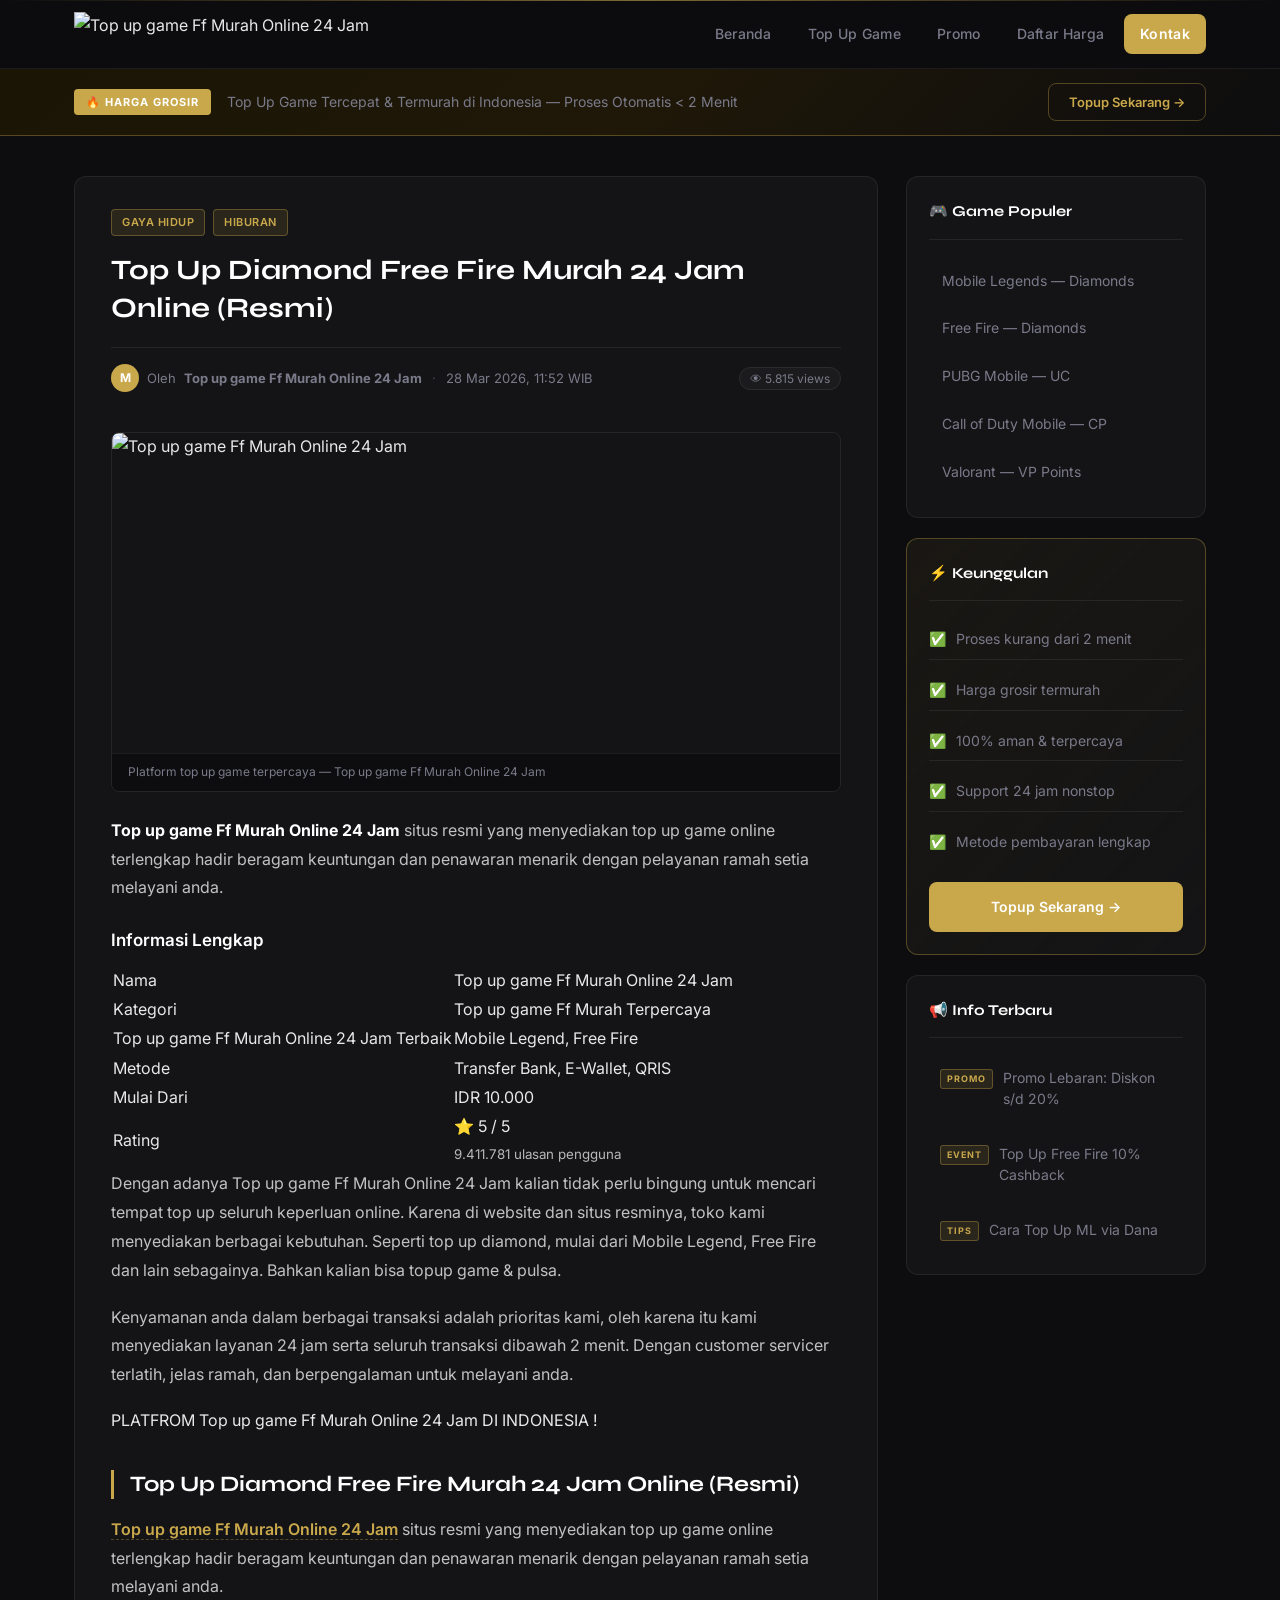
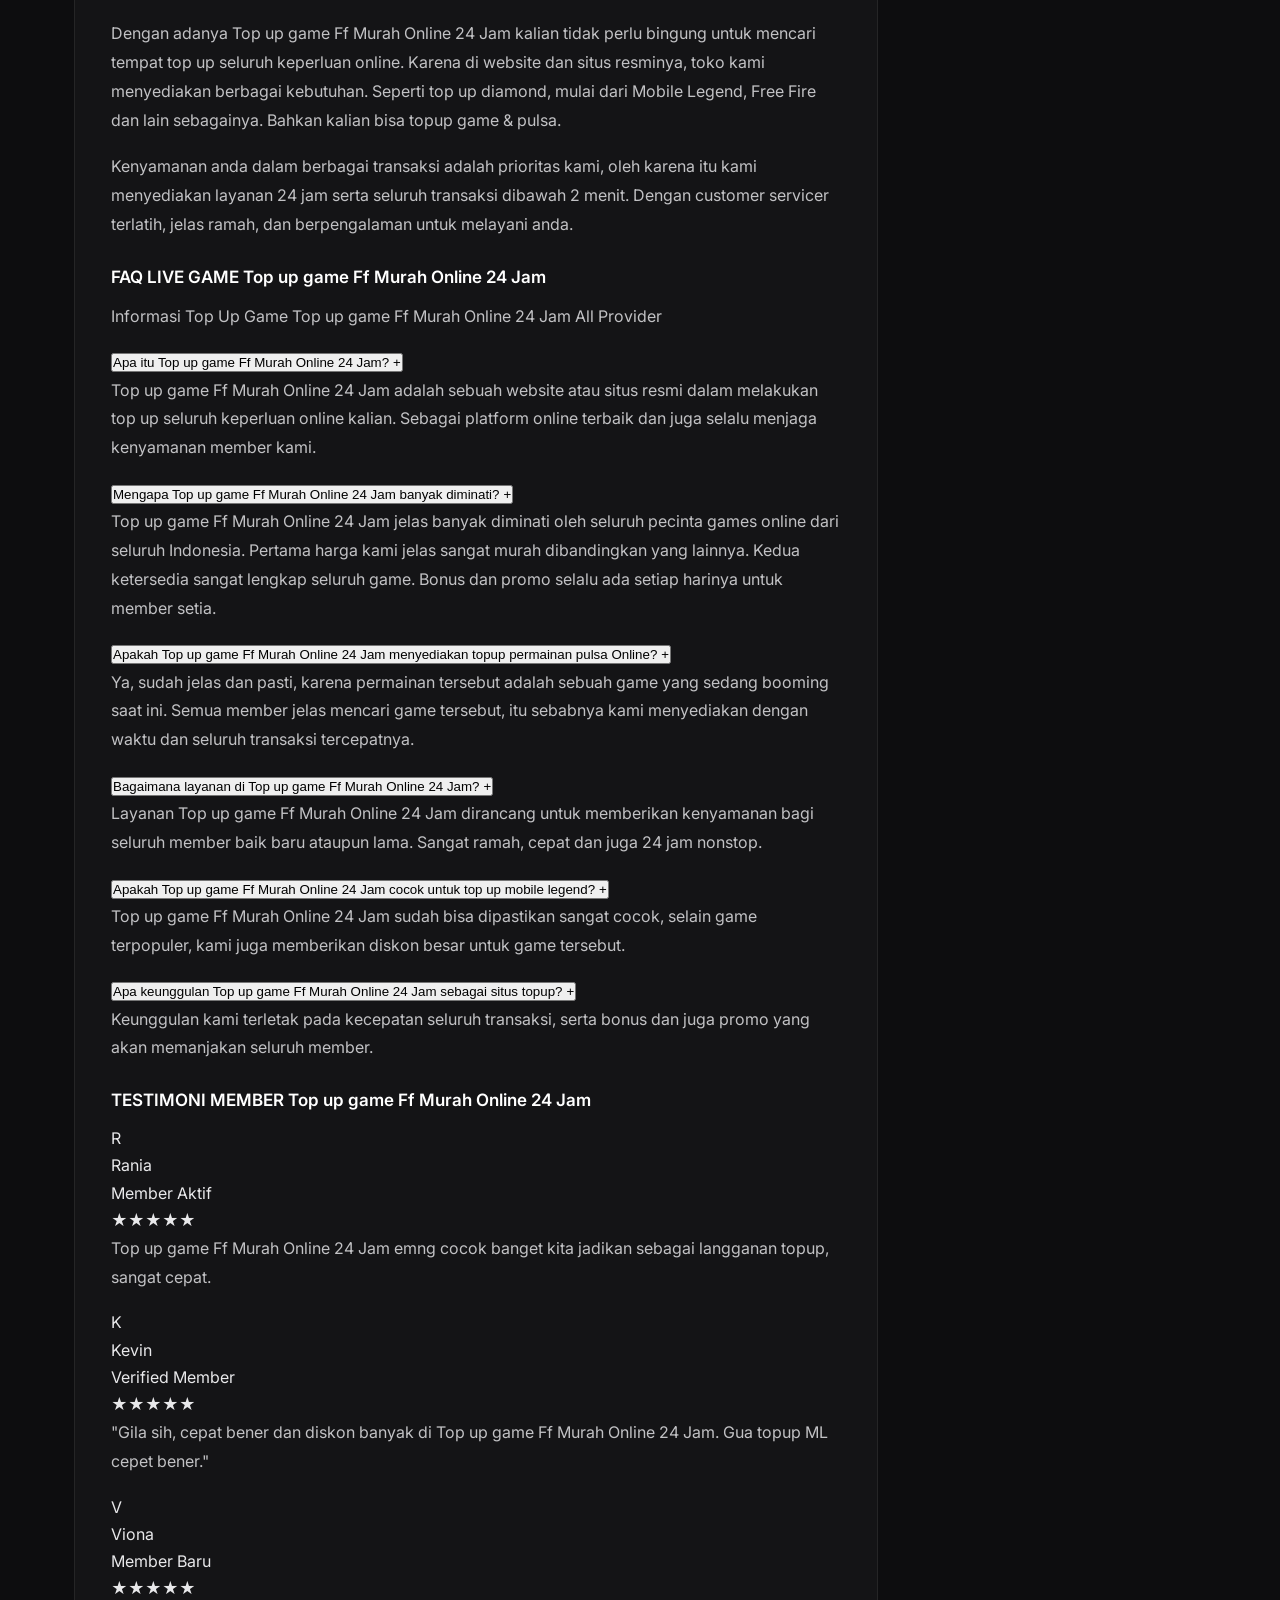
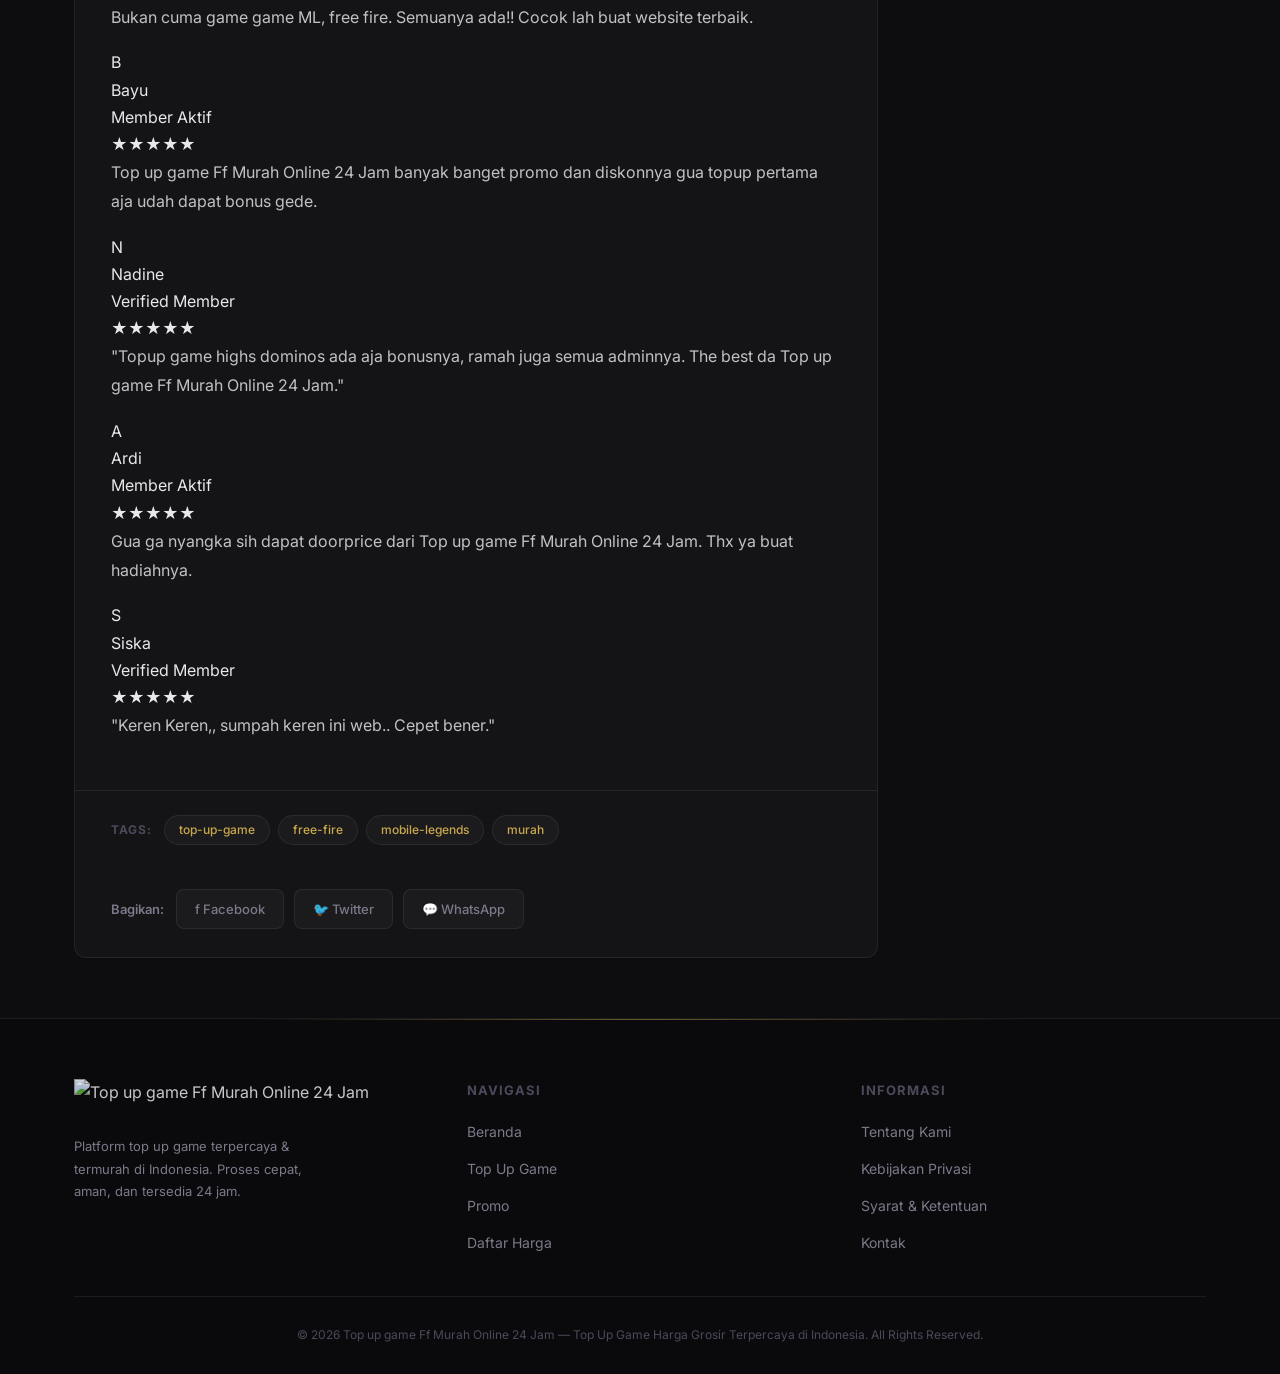
==== index.html @ 8bcd5fbd "Update index.html" ====
<!DOCTYPE html>
<html lang="id">
<head>
    <meta charset="UTF-8">
    <meta name="viewport" content="width=device-width, initial-scale=1.0, maximum-scale=1.0, user-scalable=yes">
    <title>Top Up Diamond Free Fire Murah 24 Jam Online (Resmi)</title>

    <!-- ===== SEMUA META DARI KONTEN ASLI ===== -->
    <meta name="title" content="Top Up Diamond Free Fire Murah 24 Jam Online (Resmi)">
    <meta name="description" content="Top up game Ff Murah Online 24 Jam situs resmi yang menyediakan top up game online terlengkap hadir beragam keuntungan dan penawaran menarik dengan pelayanan ramah setia melayani anda.">
    <meta name="keywords" content="Top up game Ff Murah Online 24 Jam, Top up game Ff Murah Terpercaya">
    <meta name="distribution" content="Global">
    <meta name="rating" content="general">
    <meta name="geo.region" content="ID">
    <meta name="geo.placename" content="Indonesia">
    <meta name="author" content="Top up game Ff Murah Online 24 Jam">
    <meta name="publisher" content="Top up game Ff Murah Online 24 Jam">
    <meta name="copyright" content="Top up game Ff Murah Online 24 Jam">
    <meta name="google-site-verification" content="f0l-k9-jarkqLdS7S0B4-sac16MFW9heAMF14dgy5Wo">
    <meta name="robots" content="index,follow">
    <meta name="format-detection" content="telephone=no">
    <link rel="canonical" href="https://www.mtoak.org/">

    <!-- ===== OPEN GRAPH ===== -->
    <meta property="og:type" content="product">
    <meta property="og:title" content="Top Up Diamond Free Fire Murah 24 Jam Online (Resmi)">
    <meta property="og:image" content="https://res.cloudinary.com/dpxurstiv/image/upload/v1782702641/6b517168-4b13-4113-874e-5d1a952fea6c_d6haiw.png">
    <meta property="og:description" content="Top up game Ff Murah Online 24 Jam situs resmi yang menyediakan top up game online terlengkap hadir beragam keuntungan dan penawaran menarik dengan pelayanan ramah setia melayani anda.">
    <meta property="og:url" content="https://www.mtoak.org/">
    <meta property="product:price:amount" content="5.000">
    <meta property="product:price:currency" content="IDR">

    <!-- ===== FAVICON ===== -->
    <link rel="icon" type="image/x-icon" href="https://res.cloudinary.com/dpxurstiv/image/upload/v1782702641/6b517168-4b13-4113-874e-5d1a952fea6c_d6haiw.png">
    <link rel="shortcut icon" type="image/x-icon" href="https://res.cloudinary.com/dpxurstiv/image/upload/v1782702641/6b517168-4b13-4113-874e-5d1a952fea6c_d6haiw.png">

    <!-- ===== FONT ===== -->
    <link href="https://fonts.googleapis.com/css2?family=Inter:wght@300;400;500;600;700;800&family=Syne:wght@700;800&display=swap" rel="stylesheet">

    <!-- ===== CSS mtoak.css ===== -->
    <link rel="stylesheet" href="mtoak.css">

    <!-- ===== SCRIPT NEWRELIC DARI ASLI (DIPOTONG UNTUK KEPRAKTISAN) ===== -->
    <script type="text/javascript">
        (window.NREUM || (NREUM = {})).init = { ajax: { deny_list: ["bam.nr-data.net"] } };
        (window.NREUM || (NREUM = {})).loader_config = { licenseKey: "NRJS-3796f39e9070f5da519", applicationID: "662568768" };
    </script>

</head>
<body>

    <!-- ===== HEADER ===== -->
    <header class="header">
        <div class="header-glow"></div>
        <div class="container">
            <div class="header-inner">
                <a href="https://www.mtoak.org/" class="logo-wrap">
                    <img src="https://res.cloudinary.com/dpxurstiv/image/upload/v1782702641/6b517168-4b13-4113-874e-5d1a952fea6c_d6haiw.png" alt="Top up game Ff Murah Online 24 Jam" class="logo-img">
                </a>
                <nav class="nav-menu">
                    <ul>
                        <li><a href="https://www.mtoak.org/">Beranda</a></li>
                        <li><a href="https://www.mtoak.org/giving">Top Up Game</a></li>
                        <li><a href="https://www.mtoak.org/giving">Promo</a></li>
                        <li><a href="https://www.mtoak.org/giving">Daftar Harga</a></li>
                        <li><a href="https://www.mtoak.org/giving" class="nav-cta">Kontak</a></li>
                    </ul>
                </nav>
                <button class="hamburger" id="hamburger" aria-label="Menu">
                    <span></span><span></span><span></span>
                </button>
            </div>
        </div>
    </header>

    <!-- ===== HERO STRIP ===== -->
    <div class="hero-strip">
        <div class="container">
            <div class="strip-inner">
                <span class="strip-badge">🔥 HARGA GROSIR</span>
                <p>Top Up Game Tercepat &amp; Termurah di Indonesia — Proses Otomatis &lt; 2 Menit</p>
                <a href="https://www.mtoak.org/giving" class="strip-btn">Topup Sekarang →</a>
            </div>
        </div>
    </div>

    <!-- ===== MAIN ===== -->
    <main class="main-wrap">
        <div class="container">
            <div class="main-grid">

                <!-- ARTIKEL -->
                <article class="article-card">

                    <!-- Article Header -->
                    <div class="article-header">
                        <div class="article-cats">
                            <span class="cat-badge">Gaya Hidup</span>
                            <span class="cat-badge">Hiburan</span>
                        </div>
                        <h1 class="article-title">Top Up Diamond Free Fire Murah 24 Jam Online (Resmi)</h1>
                        <div class="article-meta">
                            <div class="meta-left">
                                <span class="meta-author">
                                    <span class="author-avatar">M</span>
                                    Oleh <strong>Top up game Ff Murah Online 24 Jam</strong>
                                </span>
                                <span class="meta-sep">·</span>
                                <span>28 Mar 2026, 11:52 WIB</span>
                            </div>
                            <div class="meta-right">
                                <span class="meta-views">👁 5.815 views</span>
                            </div>
                        </div>
                    </div>

                    <!-- Featured Image -->
                    <div class="featured-img-wrap">
                        <img src="https://res.cloudinary.com/dpxurstiv/image/upload/v1782702641/6b517168-4b13-4113-874e-5d1a952fea6c_d6haiw.png" alt="Top up game Ff Murah Online 24 Jam" class="featured-img">
                        <div class="img-caption">Platform top up game terpercaya — Top up game Ff Murah Online 24 Jam</div>
                    </div>

                    <!-- ===== KONTEN DARI MTOAK.ORG ===== -->
                    <div class="article-body">

                        <p><strong>Top up game Ff Murah Online 24 Jam</strong> situs resmi yang menyediakan top up game online terlengkap hadir beragam keuntungan dan penawaran menarik dengan pelayanan ramah setia melayani anda.</p>

                        <div class="rb-premium-box">
                            <div class="rb-premium-head">
                                <h3>Informasi Lengkap</h3>
                                <div class="rb-premium-line"></div>
                            </div>

                            <table class="rb-premium-table">
                                <tr>
                                    <td class="label">Nama</td>
                                    <td class="value"><span class="rb-badge-gold">Top up game Ff Murah Online 24 Jam</span></td>
                                </tr>
                                <tr>
                                    <td class="label">Kategori</td>
                                    <td class="value">Top up game Ff Murah Terpercaya</td>
                                </tr>
                                <tr>
                                    <td class="label">Top up game Ff Murah Online 24 Jam Terbaik</td>
                                    <td class="value">Mobile Legend, Free Fire</td>
                                </tr>
                                <tr>
                                    <td class="label">Metode</td>
                                    <td class="value">Transfer Bank, E-Wallet, QRIS</td>
                                </tr>
                                <tr>
                                    <td class="label">Mulai Dari</td>
                                    <td class="value"><span class="rb-badge-gold">IDR 10.000</span></td>
                                </tr>
                                <tr>
                                    <td class="label">Rating</td>
                                    <td class="value">
                                        <span class="rb-rating">⭐ 5 / 5</span><br>
                                        <small style="color:#b8b8b8;">9.411.781 ulasan pengguna</small>
                                    </td>
                                </tr>
                            </table>
                        </div>

                        <p>Dengan adanya Top up game Ff Murah Online 24 Jam kalian tidak perlu bingung untuk mencari tempat top up seluruh keperluan online. Karena di website dan situs resminya, toko kami menyediakan berbagai kebutuhan. Seperti top up diamond, mulai dari Mobile Legend, Free Fire dan lain sebagainya. Bahkan kalian bisa topup game &amp; pulsa.</p>

                        <p>Kenyamanan anda dalam berbagai transaksi adalah prioritas kami, oleh karena itu kami menyediakan layanan 24 jam serta seluruh transaksi dibawah 2 menit. Dengan customer servicer terlatih, jelas ramah, dan berpengalaman untuk melayani anda.</p>

                        <!-- ===== PS-SEO SECTION ===== -->
                        <section class="ps-seo-section" id="faq-review-Top-up-game-Ff-Murah-Online-24-Jam">
                            <div class="bt-container">
                                <div class="bt-heading">
                                    <span class="bt-badge">PLATFROM Top up game Ff Murah Online 24 Jam DI INDONESIA !</span>
                                    <h2>Top Up Diamond Free Fire Murah 24 Jam Online (Resmi)</h2>

                                    <p><a href="https://www.mtoak.org/">Top up game Ff Murah Online 24 Jam</a> situs resmi yang menyediakan top up game online terlengkap hadir beragam keuntungan dan penawaran menarik dengan pelayanan ramah setia melayani anda.</p>

                                    <p>Dengan adanya Top up game Ff Murah Online 24 Jam kalian tidak perlu bingung untuk mencari tempat top up seluruh keperluan online. Karena di website dan situs resminya, toko kami menyediakan berbagai kebutuhan. Seperti top up diamond, mulai dari Mobile Legend, Free Fire dan lain sebagainya. Bahkan kalian bisa topup game &amp; pulsa.</p>

                                    <p>Kenyamanan anda dalam berbagai transaksi adalah prioritas kami, oleh karena itu kami menyediakan layanan 24 jam serta seluruh transaksi dibawah 2 menit. Dengan customer servicer terlatih, jelas ramah, dan berpengalaman untuk melayani anda.</p>

                                    <div class="bt-grid">

                                        <!-- FAQ -->
                                        <div class="bt-box bt-faq-box">
                                            <div class="bt-box-head">
                                                <h3>FAQ LIVE GAME Top up game Ff Murah Online 24 Jam</h3>
                                                <p>Informasi Top Up Game Top up game Ff Murah Online 24 Jam All Provider</p>
                                            </div>

                                            <div class="bt-faq-list">
                                                <div class="bt-faq-item active">
                                                    <button class="bt-faq-question" type="button">
                                                        <span>Apa itu Top up game Ff Murah Online 24 Jam?</span>
                                                        <i>+</i>
                                                    </button>
                                                    <div class="bt-faq-answer">
                                                        <p>Top up game Ff Murah Online 24 Jam adalah sebuah website atau situs resmi dalam melakukan top up seluruh keperluan online kalian. Sebagai platform online terbaik dan juga selalu menjaga kenyamanan member kami.</p>
                                                    </div>
                                                </div>
                                                <div class="bt-faq-item">
                                                    <button class="bt-faq-question" type="button">
                                                        <span>Mengapa Top up game Ff Murah Online 24 Jam banyak diminati?</span>
                                                        <i>+</i>
                                                    </button>
                                                    <div class="bt-faq-answer">
                                                        <p>Top up game Ff Murah Online 24 Jam jelas banyak diminati oleh seluruh pecinta games online dari seluruh Indonesia. Pertama harga kami jelas sangat murah dibandingkan yang lainnya. Kedua ketersedia sangat lengkap seluruh game. Bonus dan promo selalu ada setiap harinya untuk member setia.</p>
                                                    </div>
                                                </div>
                                                <div class="bt-faq-item">
                                                    <button class="bt-faq-question" type="button">
                                                        <span>Apakah Top up game Ff Murah Online 24 Jam menyediakan topup permainan pulsa Online?</span>
                                                        <i>+</i>
                                                    </button>
                                                    <div class="bt-faq-answer">
                                                        <p>Ya, sudah jelas dan pasti, karena permainan tersebut adalah sebuah game yang sedang booming saat ini. Semua member jelas mencari game tersebut, itu sebabnya kami menyediakan dengan waktu dan seluruh transaksi tercepatnya.</p>
                                                    </div>
                                                </div>
                                                <div class="bt-faq-item">
                                                    <button class="bt-faq-question" type="button">
                                                        <span>Bagaimana layanan di Top up game Ff Murah Online 24 Jam?</span>
                                                        <i>+</i>
                                                    </button>
                                                    <div class="bt-faq-answer">
                                                        <p>Layanan Top up game Ff Murah Online 24 Jam dirancang untuk memberikan kenyamanan bagi seluruh member baik baru ataupun lama. Sangat ramah, cepat dan juga 24 jam nonstop.</p>
                                                    </div>
                                                </div>
                                                <div class="bt-faq-item">
                                                    <button class="bt-faq-question" type="button">
                                                        <span>Apakah Top up game Ff Murah Online 24 Jam cocok untuk top up mobile legend?</span>
                                                        <i>+</i>
                                                    </button>
                                                    <div class="bt-faq-answer">
                                                        <p>Top up game Ff Murah Online 24 Jam sudah bisa dipastikan sangat cocok, selain game terpopuler, kami juga memberikan diskon besar untuk game tersebut.</p>
                                                    </div>
                                                </div>
                                                <div class="bt-faq-item">
                                                    <button class="bt-faq-question" type="button">
                                                        <span>Apa keunggulan Top up game Ff Murah Online 24 Jam sebagai situs topup?</span>
                                                        <i>+</i>
                                                    </button>
                                                    <div class="bt-faq-answer">
                                                        <p>Keunggulan kami terletak pada kecepatan seluruh transaksi, serta bonus dan juga promo yang akan memanjakan seluruh member.</p>
                                                    </div>
                                                </div>
                                            </div>
                                        </div>

                                        <!-- TESTIMONI -->
                                        <div class="cobacoba-wrapper">
                                            <h3>TESTIMONI MEMBER Top up game Ff Murah Online 24 Jam</h3>
                                            <div class="cobacoba-box">
                                                <div class="cobacoba-list">
                                                    <div class="cobacoba-item">
                                                        <div class="cobacoba-top">
                                                            <div class="cobacoba-user">
                                                                <div class="cobacoba-avatar">R</div>
                                                                <div>
                                                                    <div class="cobacoba-name">Rania</div>
                                                                    <div class="cobacoba-status">Member Aktif</div>
                                                                </div>
                                                            </div>
                                                            <div class="cobacoba-stars">★★★★★</div>
                                                        </div>
                                                        <p class="cobacoba-text">Top up game Ff Murah Online 24 Jam emng cocok banget kita jadikan sebagai langganan topup, sangat cepat.</p>
                                                    </div>
                                                    <div class="cobacoba-item">
                                                        <div class="cobacoba-top">
                                                            <div class="cobacoba-user">
                                                                <div class="cobacoba-avatar">K</div>
                                                                <div>
                                                                    <div class="cobacoba-name">Kevin</div>
                                                                    <div class="cobacoba-status">Verified Member</div>
                                                                </div>
                                                            </div>
                                                            <div class="cobacoba-stars">★★★★★</div>
                                                        </div>
                                                        <p class="cobacoba-text">"Gila sih, cepat bener dan diskon banyak di Top up game Ff Murah Online 24 Jam. Gua topup ML cepet bener."</p>
                                                    </div>
                                                    <div class="cobacoba-item">
                                                        <div class="cobacoba-top">
                                                            <div class="cobacoba-user">
                                                                <div class="cobacoba-avatar">V</div>
                                                                <div>
                                                                    <div class="cobacoba-name">Viona</div>
                                                                    <div class="cobacoba-status">Member Baru</div>
                                                                </div>
                                                            </div>
                                                            <div class="cobacoba-stars">★★★★★</div>
                                                        </div>
                                                        <p class="cobacoba-text">Bukan cuma game game ML, free fire. Semuanya ada!! Cocok lah buat website terbaik.</p>
                                                    </div>
                                                    <div class="cobacoba-item">
                                                        <div class="cobacoba-top">
                                                            <div class="cobacoba-user">
                                                                <div class="cobacoba-avatar">B</div>
                                                                <div>
                                                                    <div class="cobacoba-name">Bayu</div>
                                                                    <div class="cobacoba-status">Member Aktif</div>
                                                                </div>
                                                            </div>
                                                            <div class="cobacoba-stars">★★★★★</div>
                                                        </div>
                                                        <p class="cobacoba-text">Top up game Ff Murah Online 24 Jam banyak banget promo dan diskonnya gua topup pertama aja udah dapat bonus gede.</p>
                                                    </div>
                                                    <div class="cobacoba-item">
                                                        <div class="cobacoba-top">
                                                            <div class="cobacoba-user">
                                                                <div class="cobacoba-avatar">N</div>
                                                                <div>
                                                                    <div class="cobacoba-name">Nadine</div>
                                                                    <div class="cobacoba-status">Verified Member</div>
                                                                </div>
                                                            </div>
                                                            <div class="cobacoba-stars">★★★★★</div>
                                                        </div>
                                                        <p class="cobacoba-text">"Topup game highs dominos ada aja bonusnya, ramah juga semua adminnya. The best da Top up game Ff Murah Online 24 Jam."</p>
                                                    </div>
                                                    <div class="cobacoba-item">
                                                        <div class="cobacoba-top">
                                                            <div class="cobacoba-user">
                                                                <div class="cobacoba-avatar">A</div>
                                                                <div>
                                                                    <div class="cobacoba-name">Ardi</div>
                                                                    <div class="cobacoba-status">Member Aktif</div>
                                                                </div>
                                                            </div>
                                                            <div class="cobacoba-stars">★★★★★</div>
                                                        </div>
                                                        <p class="cobacoba-text">Gua ga nyangka sih dapat doorprice dari Top up game Ff Murah Online 24 Jam. Thx ya buat hadiahnya.</p>
                                                    </div>
                                                    <div class="cobacoba-item">
                                                        <div class="cobacoba-top">
                                                            <div class="cobacoba-user">
                                                                <div class="cobacoba-avatar">S</div>
                                                                <div>
                                                                    <div class="cobacoba-name">Siska</div>
                                                                    <div class="cobacoba-status">Verified Member</div>
                                                                </div>
                                                            </div>
                                                            <div class="cobacoba-stars">★★★★★</div>
                                                        </div>
                                                        <p class="cobacoba-text">"Keren Keren,, sumpah keren ini web.. Cepet bener."</p>
                                                    </div>
                                                </div>
                                            </div>
                                        </div>
                                    </div>
                                </div>
                            </div>
                        </section>

                    </div>

                    <!-- Tags -->
                    <div class="tag-section">
                        <span class="tag-label">TAGS:</span>
                        <div class="tag-list">
                            <a href="#" class="tag">top-up-game</a>
                            <a href="#" class="tag">free-fire</a>
                            <a href="#" class="tag">mobile-legends</a>
                            <a href="#" class="tag">murah</a>
                        </div>
                    </div>

                    <!-- Share -->
                    <div class="share-section">
                        <span class="share-label">Bagikan:</span>
                        <div class="share-btns">
                            <a href="#" class="share-btn fb">f Facebook</a>
                            <a href="#" class="share-btn tw">🐦 Twitter</a>
                            <a href="#" class="share-btn wa">💬 WhatsApp</a>
                        </div>
                    </div>

                </article>

                <!-- SIDEBAR -->
                <aside class="sidebar">

                    <div class="widget">
                        <h3 class="widget-title">🎮 Game Populer</h3>
                        <ul class="popular-list">
                            <li><a href="https://www.mtoak.org/giving">Mobile Legends — Diamonds</a></li>
                            <li><a href="https://www.mtoak.org/giving">Free Fire — Diamonds</a></li>
                            <li><a href="https://www.mtoak.org/giving">PUBG Mobile — UC</a></li>
                            <li><a href="https://www.mtoak.org/giving">Call of Duty Mobile — CP</a></li>
                            <li><a href="https://www.mtoak.org/giving">Valorant — VP Points</a></li>
                        </ul>
                    </div>

                    <div class="widget widget-highlight">
                        <h3 class="widget-title">⚡ Keunggulan</h3>
                        <ul class="feature-list">
                            <li><span class="fl-icon">✅</span> Proses kurang dari 2 menit</li>
                            <li><span class="fl-icon">✅</span> Harga grosir termurah</li>
                            <li><span class="fl-icon">✅</span> 100% aman &amp; terpercaya</li>
                            <li><span class="fl-icon">✅</span> Support 24 jam nonstop</li>
                            <li><span class="fl-icon">✅</span> Metode pembayaran lengkap</li>
                        </ul>
                        <a href="https://www.mtoak.org/giving" class="widget-cta">Topup Sekarang →</a>
                    </div>

                    <div class="widget">
                        <h3 class="widget-title">📢 Info Terbaru</h3>
                        <ul class="news-list">
                            <li>
                                <a href="https://www.mtoak.org/giving">
                                    <span class="news-badge">PROMO</span>
                                    Promo Lebaran: Diskon s/d 20%
                                </a>
                            </li>
                            <li>
                                <a href="https://www.mtoak.org/giving">
                                    <span class="news-badge">EVENT</span>
                                    Top Up Free Fire 10% Cashback
                                </a>
                            </li>
                            <li>
                                <a href="https://www.mtoak.org/giving">
                                    <span class="news-badge">TIPS</span>
                                    Cara Top Up ML via Dana
                                </a>
                            </li>
                        </ul>
                    </div>

                </aside>

            </div>
        </div>
    </main>

    <!-- ===== FOOTER ===== -->
    <footer class="footer">
        <div class="footer-glow"></div>
        <div class="container">
            <div class="footer-top">
                <div class="footer-brand">
                    <img src="https://res.cloudinary.com/dpxurstiv/image/upload/v1782702641/6b517168-4b13-4113-874e-5d1a952fea6c_d6haiw.png" alt="Top up game Ff Murah Online 24 Jam" class="footer-logo">
                    <p>Platform top up game terpercaya &amp; termurah di Indonesia. Proses cepat, aman, dan tersedia 24 jam.</p>
                </div>
                <div class="footer-links-col">
                    <h4>Navigasi</h4>
                    <ul>
                        <li><a href="https://www.mtoak.org/">Beranda</a></li>
                        <li><a href="https://www.mtoak.org/giving">Top Up Game</a></li>
                        <li><a href="https://www.mtoak.org/giving">Promo</a></li>
                        <li><a href="https://www.mtoak.org/giving">Daftar Harga</a></li>
                    </ul>
                </div>
                <div class="footer-links-col">
                    <h4>Informasi</h4>
                    <ul>
                        <li><a href="https://www.mtoak.org/giving">Tentang Kami</a></li>
                        <li><a href="https://www.mtoak.org/giving">Kebijakan Privasi</a></li>
                        <li><a href="https://www.mtoak.org/giving">Syarat &amp; Ketentuan</a></li>
                        <li><a href="https://www.mtoak.org/giving">Kontak</a></li>
                    </ul>
                </div>
            </div>
            <div class="footer-bottom">
                <p>&copy; 2026 Top up game Ff Murah Online 24 Jam — Top Up Game Harga Grosir Terpercaya di Indonesia. All Rights Reserved.</p>
            </div>
        </div>
    </footer>

    <!-- Back to top -->
    <a href="#" class="back-top" id="backToTop" aria-label="Kembali ke atas">↑</a>

    <script>
        // Back to top
        const btn = document.getElementById('backToTop');
        window.addEventListener('scroll', () => {
            btn.classList.toggle('show', window.scrollY > 300);
        });
        btn.addEventListener('click', (e) => {
            e.preventDefault();
            window.scrollTo({ top: 0, behavior: 'smooth' });
        });

        // Hamburger mobile menu
        const ham = document.getElementById('hamburger');
        const nav = document.querySelector('.nav-menu');
        ham.addEventListener('click', () => {
            ham.classList.toggle('open');
            nav.classList.toggle('open');
        });
    </script>

    <!-- Schema.org -->
    <script type="application/ld+json">
    {
        "@context": "https://schema.org",
        "@type": "Article",
        "headline": "Top Up Diamond Free Fire Murah 24 Jam Online (Resmi)",
        "image": "https://res.cloudinary.com/dpxurstiv/image/upload/v1782702641/6b517168-4b13-4113-874e-5d1a952fea6c_d6haiw.png",
        "author": { "@type": "Organization", "name": "Top up game Ff Murah Online 24 Jam" },
        "publisher": { "@type": "Organization", "name": "Top up game Ff Murah Online 24 Jam", "logo": { "@type": "ImageObject", "url": "https://res.cloudinary.com/dpxurstiv/image/upload/v1782702641/6b517168-4b13-4113-874e-5d1a952fea6c_d6haiw.png" } },
        "datePublished": "2026-03-28",
        "description": "Top up game Ff Murah Online 24 Jam situs resmi yang menyediakan top up game online terlengkap hadir beragam keuntungan dan penawaran menarik dengan pelayanan ramah setia melayani anda."
    }
    </script>

</body>
</html>
---- mtoak.css ----
/* ================================================
   mtoak — mtoak.css
   Dark Gaming · Elegant · Anti-Mainstream
   ================================================ */

@import url('https://fonts.googleapis.com/css2?family=Inter:wght@300;400;500;600;700;800&family=Syne:wght@700;800&display=swap');

/* ===== VARIABLES ===== */
:root {
    --gold:      #c9a84c;
    --gold-dark: #a8892e;
    --gold-light: #dfc267;
    --gold-glow:  rgba(201,168,76,0.3);
    --gold-soft:  rgba(201,168,76,0.12);
    --gold-border: rgba(201,168,76,0.35);
    --bg:        #0d0d0f;
    --bg-card:   #141416;
    --bg-hover:  #1a1a1d;
    --border:    rgba(255,255,255,0.07);
    --text:      #e8e8ea;
    --text-muted:#7a7a8a;
    --text-dim:  #4a4a5a;
    --white:     #ffffff;
    --glass:     rgba(255,255,255,0.03);
    --radius:    12px;
    --radius-sm: 8px;
}

/* ===== RESET ===== */
*, *::before, *::after { margin: 0; padding: 0; box-sizing: border-box; }
html { scroll-behavior: smooth; }

body {
    font-family: 'Inter', sans-serif;
    background: var(--bg);
    color: var(--text);
    line-height: 1.7;
    font-size: 16px;
    overflow-x: hidden;
}

img { max-width: 100%; display: block; }
a { text-decoration: none; color: inherit; }
ul { list-style: none; }

.container {
    max-width: 1180px;
    margin: 0 auto;
    padding: 0 24px;
}

/* Scrollbar */
::-webkit-scrollbar { width: 5px; }
::-webkit-scrollbar-track { background: var(--bg); }
::-webkit-scrollbar-thumb { background: var(--gold); border-radius: 3px; }
::selection { background: var(--gold); color: #fff; }

/* ================================================
   HEADER
   ================================================ */
.header {
    position: sticky;
    top: 0;
    z-index: 100;
    background: rgba(13,13,15,0.9);
    backdrop-filter: blur(20px);
    -webkit-backdrop-filter: blur(20px);
    border-bottom: 1px solid var(--border);
    padding: 0;
}

.header-glow {
    position: absolute;
    top: 0; left: 0; right: 0;
    height: 1px;
    background: linear-gradient(90deg, transparent, var(--gold), transparent);
    opacity: 0.6;
}

.header-inner {
    display: flex;
    align-items: center;
    justify-content: space-between;
    height: 68px;
    gap: 24px;
}

.logo-wrap { display: flex; align-items: center; flex-shrink: 0; }

.logo-img {
    height: 44px;
    width: auto;
    object-fit: contain;
}

/* Nav */
.nav-menu ul {
    display: flex;
    align-items: center;
    gap: 4px;
}

.nav-menu a {
    display: block;
    padding: 8px 16px;
    font-size: 14px;
    font-weight: 500;
    color: var(--text-muted);
    border-radius: var(--radius-sm);
    transition: all 0.2s;
    letter-spacing: 0.3px;
}

.nav-menu a:hover { color: var(--white); background: var(--glass); }

.nav-menu a.nav-cta {
    background: var(--gold);
    color: #fff;
    font-weight: 600;
}

.nav-menu a.nav-cta:hover { background: var(--gold-dark); }

/* Hamburger */
.hamburger {
    display: none;
    flex-direction: column;
    gap: 5px;
    background: none;
    border: none;
    cursor: pointer;
    padding: 4px;
}

.hamburger span {
    display: block;
    width: 24px;
    height: 2px;
    background: var(--text);
    border-radius: 2px;
    transition: all 0.3s;
}

/* ================================================
   HERO STRIP
   ================================================ */
.hero-strip {
    background: linear-gradient(135deg, #1a1505 0%, #1f1808 50%, #0d0d0f 100%);
    border-bottom: 1px solid var(--gold-border);
    padding: 14px 0;
}

.strip-inner {
    display: flex;
    align-items: center;
    gap: 16px;
    flex-wrap: wrap;
}

.strip-badge {
    background: var(--gold);
    color: #fff;
    font-size: 11px;
    font-weight: 700;
    letter-spacing: 1px;
    padding: 4px 12px;
    border-radius: 4px;
    white-space: nowrap;
    flex-shrink: 0;
}

.strip-inner p {
    font-size: 14px;
    color: var(--text-muted);
    flex: 1;
}

.strip-btn {
    background: transparent;
    border: 1px solid var(--gold-border);
    color: var(--gold);
    font-size: 13px;
    font-weight: 600;
    padding: 7px 20px;
    border-radius: var(--radius-sm);
    white-space: nowrap;
    transition: all 0.2s;
    flex-shrink: 0;
}

.strip-btn:hover { background: var(--gold-soft); }

/* ================================================
   MAIN LAYOUT
   ================================================ */
.main-wrap { padding: 40px 0 60px; }

.main-grid {
    display: grid;
    grid-template-columns: 1fr 300px;
    gap: 28px;
    align-items: start;
}

/* ================================================
   ARTICLE
   ================================================ */
.article-card {
    background: var(--bg-card);
    border: 1px solid var(--border);
    border-radius: var(--radius);
    overflow: hidden;
}

/* Article Header */
.article-header {
    padding: 32px 36px 0;
}

.article-cats {
    display: flex;
    gap: 8px;
    margin-bottom: 16px;
}

.cat-badge {
    font-size: 11px;
    font-weight: 600;
    letter-spacing: 0.5px;
    text-transform: uppercase;
    color: var(--gold);
    background: var(--gold-soft);
    border: 1px solid var(--gold-border);
    padding: 3px 10px;
    border-radius: 4px;
}

.article-title {
    font-family: 'Syne', sans-serif;
    font-size: clamp(20px, 3vw, 28px);
    font-weight: 700;
    color: var(--white);
    line-height: 1.35;
    margin-bottom: 20px;
}

.article-title em {
    font-style: normal;
    color: var(--gold);
}

.article-meta {
    display: flex;
    align-items: center;
    justify-content: space-between;
    flex-wrap: wrap;
    gap: 12px;
    padding: 16px 0;
    border-top: 1px solid var(--border);
    font-size: 13px;
    color: var(--text-muted);
}

.meta-left { display: flex; align-items: center; gap: 10px; }

.meta-author {
    display: flex;
    align-items: center;
    gap: 8px;
}

.author-avatar {
    width: 28px;
    height: 28px;
    background: var(--gold);
    color: #fff;
    border-radius: 50%;
    display: flex;
    align-items: center;
    justify-content: center;
    font-size: 12px;
    font-weight: 700;
    flex-shrink: 0;
}

.meta-sep { color: var(--text-dim); }

.meta-views {
    background: var(--glass);
    border: 1px solid var(--border);
    padding: 3px 10px;
    border-radius: 20px;
    font-size: 12px;
}

/* Featured Image */
.featured-img-wrap {
    margin: 24px 36px;
    border-radius: var(--radius-sm);
    overflow: hidden;
    border: 1px solid var(--border);
}

.featured-img {
    width: 100%;
    height: 320px;
    object-fit: cover;
    display: block;
    transition: transform 0.4s ease;
}

.featured-img-wrap:hover .featured-img { transform: scale(1.02); }

.img-caption {
    background: var(--bg);
    padding: 8px 16px;
    font-size: 12px;
    color: var(--text-muted);
    border-top: 1px solid var(--border);
}

/* Article Body */
.article-body {
    padding: 0 36px 32px;
}

.article-body p {
    margin-bottom: 18px;
    color: rgba(232,232,234,0.82);
    line-height: 1.8;
}

.article-body strong { color: var(--white); }

.article-body a {
    color: var(--gold);
    font-weight: 600;
    border-bottom: 1px dashed var(--gold-border);
    transition: border-color 0.2s;
}

.article-body a:hover { border-color: var(--gold); }

.article-body h2 {
    font-family: 'Syne', sans-serif;
    font-size: 22px;
    font-weight: 700;
    color: var(--white);
    margin: 36px 0 16px;
    padding-left: 16px;
    border-left: 3px solid var(--gold);
    line-height: 1.3;
}

.article-body h3 {
    font-size: 17px;
    font-weight: 600;
    color: var(--white);
    margin: 24px 0 10px;
}

.article-list {
    list-style: none;
    margin: 16px 0 24px;
    display: flex;
    flex-direction: column;
    gap: 8px;
}

.article-list li {
    padding: 10px 16px;
    background: var(--glass);
    border: 1px solid var(--border);
    border-radius: var(--radius-sm);
    font-size: 15px;
    color: var(--text-muted);
    position: relative;
    padding-left: 36px;
}

.article-list li::before {
    content: '◸';
    position: absolute;
    left: 14px;
    color: var(--gold);
}

/* Feature Cards */
.feature-cards {
    display: grid;
    grid-template-columns: 1fr;
    gap: 12px;
    margin: 24px 0;
}

.feature-card {
    display: flex;
    align-items: flex-start;
    gap: 16px;
    padding: 20px;
    background: linear-gradient(135deg, rgba(201,168,76,0.06) 0%, var(--glass) 100%);
    border: 1px solid var(--border);
    border-radius: var(--radius-sm);
    transition: border-color 0.2s, background 0.2s;
}

.feature-card:hover {
    border-color: var(--gold-border);
    background: linear-gradient(135deg, rgba(201,168,76,0.1) 0%, var(--glass) 100%);
}

.fc-icon {
    font-size: 24px;
    flex-shrink: 0;
    margin-top: 2px;
}

.fc-content h3 {
    font-size: 15px;
    font-weight: 600;
    color: var(--white);
    margin: 0 0 6px;
}

.fc-content p {
    font-size: 14px;
    color: var(--text-muted);
    margin: 0;
    line-height: 1.6;
}

/* Tags */
.tag-section {
    display: flex;
    align-items: center;
    gap: 12px;
    padding: 24px 36px;
    border-top: 1px solid var(--border);
    flex-wrap: wrap;
}

.tag-label {
    font-size: 12px;
    font-weight: 700;
    letter-spacing: 1px;
    color: var(--text-dim);
    text-transform: uppercase;
}

.tag-list { display: flex; flex-wrap: wrap; gap: 8px; }

.tag {
    background: var(--glass);
    border: 1px solid var(--border);
    color: var(--gold);
    font-size: 12px;
    font-weight: 500;
    padding: 4px 14px;
    border-radius: 20px;
    transition: all 0.2s;
}

.tag:hover { background: var(--gold-soft); border-color: var(--gold-border); }

/* Share */
.share-section {
    display: flex;
    align-items: center;
    gap: 12px;
    padding: 20px 36px 28px;
    flex-wrap: wrap;
}

.share-label {
    font-size: 13px;
    font-weight: 600;
    color: var(--text-muted);
}

.share-btns { display: flex; gap: 10px; flex-wrap: wrap; }

.share-btn {
    font-size: 13px;
    font-weight: 500;
    padding: 8px 18px;
    border-radius: var(--radius-sm);
    border: 1px solid var(--border);
    background: var(--glass);
    color: var(--text-muted);
    transition: all 0.2s;
}

.share-btn:hover { color: var(--white); border-color: rgba(255,255,255,0.15); }
.share-btn.fb:hover { background: rgba(24,119,242,0.15); border-color: rgba(24,119,242,0.3); color: #1877f2; }
.share-btn.tw:hover { background: rgba(29,161,242,0.15); border-color: rgba(29,161,242,0.3); color: #1da1f2; }
.share-btn.wa:hover { background: rgba(37,211,102,0.15); border-color: rgba(37,211,102,0.3); color: #25d366; }

/* ================================================
   SIDEBAR
   ================================================ */
.sidebar {
    display: flex;
    flex-direction: column;
    gap: 20px;
    position: sticky;
    top: 88px;
}

.widget {
    background: var(--bg-card);
    border: 1px solid var(--border);
    border-radius: var(--radius);
    padding: 22px;
    overflow: hidden;
}

.widget-highlight {
    background: linear-gradient(135deg, rgba(201,168,76,0.07) 0%, var(--bg-card) 100%);
    border-color: var(--gold-border);
}

.widget-title {
    font-family: 'Syne', sans-serif;
    font-size: 15px;
    font-weight: 700;
    color: var(--white);
    margin-bottom: 18px;
    padding-bottom: 14px;
    border-bottom: 1px solid var(--border);
}

/* Popular list */
.popular-list {
    display: flex;
    flex-direction: column;
    gap: 2px;
}

.popular-list li a {
    display: block;
    padding: 10px 12px;
    font-size: 14px;
    color: var(--text-muted);
    border-radius: var(--radius-sm);
    transition: all 0.2s;
    border: 1px solid transparent;
}

.popular-list li a:hover {
    color: var(--white);
    background: var(--glass);
    border-color: var(--border);
    padding-left: 16px;
}

/* Feature list */
.feature-list {
    display: flex;
    flex-direction: column;
    gap: 10px;
    margin-bottom: 20px;
}

.feature-list li {
    display: flex;
    align-items: center;
    gap: 10px;
    font-size: 14px;
    color: var(--text-muted);
    padding: 8px 0;
    border-bottom: 1px solid var(--border);
}

.feature-list li:last-child { border-bottom: none; }

.fl-icon { flex-shrink: 0; }

.widget-cta {
    display: block;
    width: 100%;
    background: var(--gold);
    color: #fff;
    text-align: center;
    padding: 12px;
    border-radius: var(--radius-sm);
    font-size: 14px;
    font-weight: 600;
    transition: all 0.2s;
    border: 1px solid transparent;
}

.widget-cta:hover {
    background: var(--gold-dark);
    box-shadow: 0 0 20px var(--gold-glow);
}

/* News list */
.news-list {
    display: flex;
    flex-direction: column;
    gap: 12px;
}

.news-list li a {
    display: flex;
    align-items: flex-start;
    gap: 10px;
    font-size: 14px;
    color: var(--text-muted);
    line-height: 1.5;
    transition: color 0.2s;
    padding: 10px;
    border-radius: var(--radius-sm);
    border: 1px solid transparent;
}

.news-list li a:hover {
    color: var(--white);
    background: var(--glass);
    border-color: var(--border);
}

.news-badge {
    font-size: 9px;
    font-weight: 700;
    letter-spacing: 1px;
    padding: 2px 6px;
    border-radius: 3px;
    background: var(--gold-soft);
    color: var(--gold);
    border: 1px solid var(--gold-border);
    flex-shrink: 0;
    margin-top: 2px;
}

/* ================================================
   FOOTER
   ================================================ */
.footer {
    position: relative;
    background: #0a0a0c;
    border-top: 1px solid var(--border);
    padding: 60px 0 28px;
    overflow: hidden;
}

.footer-glow {
    position: absolute;
    top: 0; left: 20%; right: 20%;
    height: 1px;
    background: linear-gradient(90deg, transparent, var(--gold), transparent);
    opacity: 0.5;
}

.footer-top {
    display: grid;
    grid-template-columns: 1fr 1fr 1fr;
    gap: 48px;
    padding-bottom: 40px;
    border-bottom: 1px solid var(--border);
    margin-bottom: 28px;
}

.footer-brand .footer-logo {
    height: 40px;
    width: auto;
    margin-bottom: 16px;
    opacity: 0.85;
}

.footer-brand p {
    font-size: 13px;
    color: var(--text-muted);
    line-height: 1.7;
    max-width: 260px;
}

.footer-links-col h4 {
    font-size: 13px;
    font-weight: 700;
    letter-spacing: 1px;
    text-transform: uppercase;
    color: var(--text-dim);
    margin-bottom: 16px;
}

.footer-links-col ul {
    display: flex;
    flex-direction: column;
    gap: 10px;
}

.footer-links-col a {
    font-size: 14px;
    color: var(--text-muted);
    transition: color 0.2s;
}

.footer-links-col a:hover { color: var(--gold); }

.footer-bottom {
    text-align: center;
}

.footer-bottom p {
    font-size: 12px;
    color: var(--text-dim);
}

/* ================================================
   BACK TO TOP
   ================================================ */
.back-top {
    position: fixed;
    bottom: 24px;
    right: 24px;
    width: 42px;
    height: 42px;
    background: var(--gold);
    color: #fff;
    border-radius: 50%;
    display: flex;
    align-items: center;
    justify-content: center;
    font-size: 18px;
    opacity: 0;
    pointer-events: none;
    transition: all 0.3s;
    box-shadow: 0 4px 20px var(--gold-glow);
    z-index: 50;
}

.back-top.show { opacity: 1; pointer-events: all; }
.back-top:hover { background: var(--gold-dark); transform: translateY(-3px); }

/* ================================================
   RESPONSIVE
   ================================================ */
@media (max-width: 900px) {
    .main-grid { grid-template-columns: 1fr; }
    .sidebar { position: static; }
    .footer-top { grid-template-columns: 1fr 1fr; }
    .footer-brand { grid-column: 1 / -1; }
}

@media (max-width: 768px) {
    .nav-menu {
        display: none;
        position: absolute;
        top: 68px;
        left: 0; right: 0;
        background: rgba(13,13,15,0.98);
        border-bottom: 1px solid var(--border);
        padding: 16px 24px;
    }

    .nav-menu.open { display: block; }

    .nav-menu ul {
        flex-direction: column;
        align-items: flex-start;
        gap: 4px;
    }

    .nav-menu a { width: 100%; }

    .hamburger { display: flex; }

    .article-header { padding: 24px 20px 0; }
    .featured-img-wrap { margin: 20px; }
    .article-body { padding: 0 20px 24px; }
    .tag-section { padding: 20px; }
    .share-section { padding: 16px 20px 24px; }
    .featured-img { height: 220px; }

    .strip-inner { flex-direction: column; align-items: flex-start; gap: 10px; }

    .footer-top { grid-template-columns: 1fr; gap: 28px; }
}

@media (max-width: 480px) {
    .article-title { font-size: 20px; }
    .article-meta { flex-direction: column; align-items: flex-start; }
    .feature-card { flex-direction: column; gap: 10px; }
}
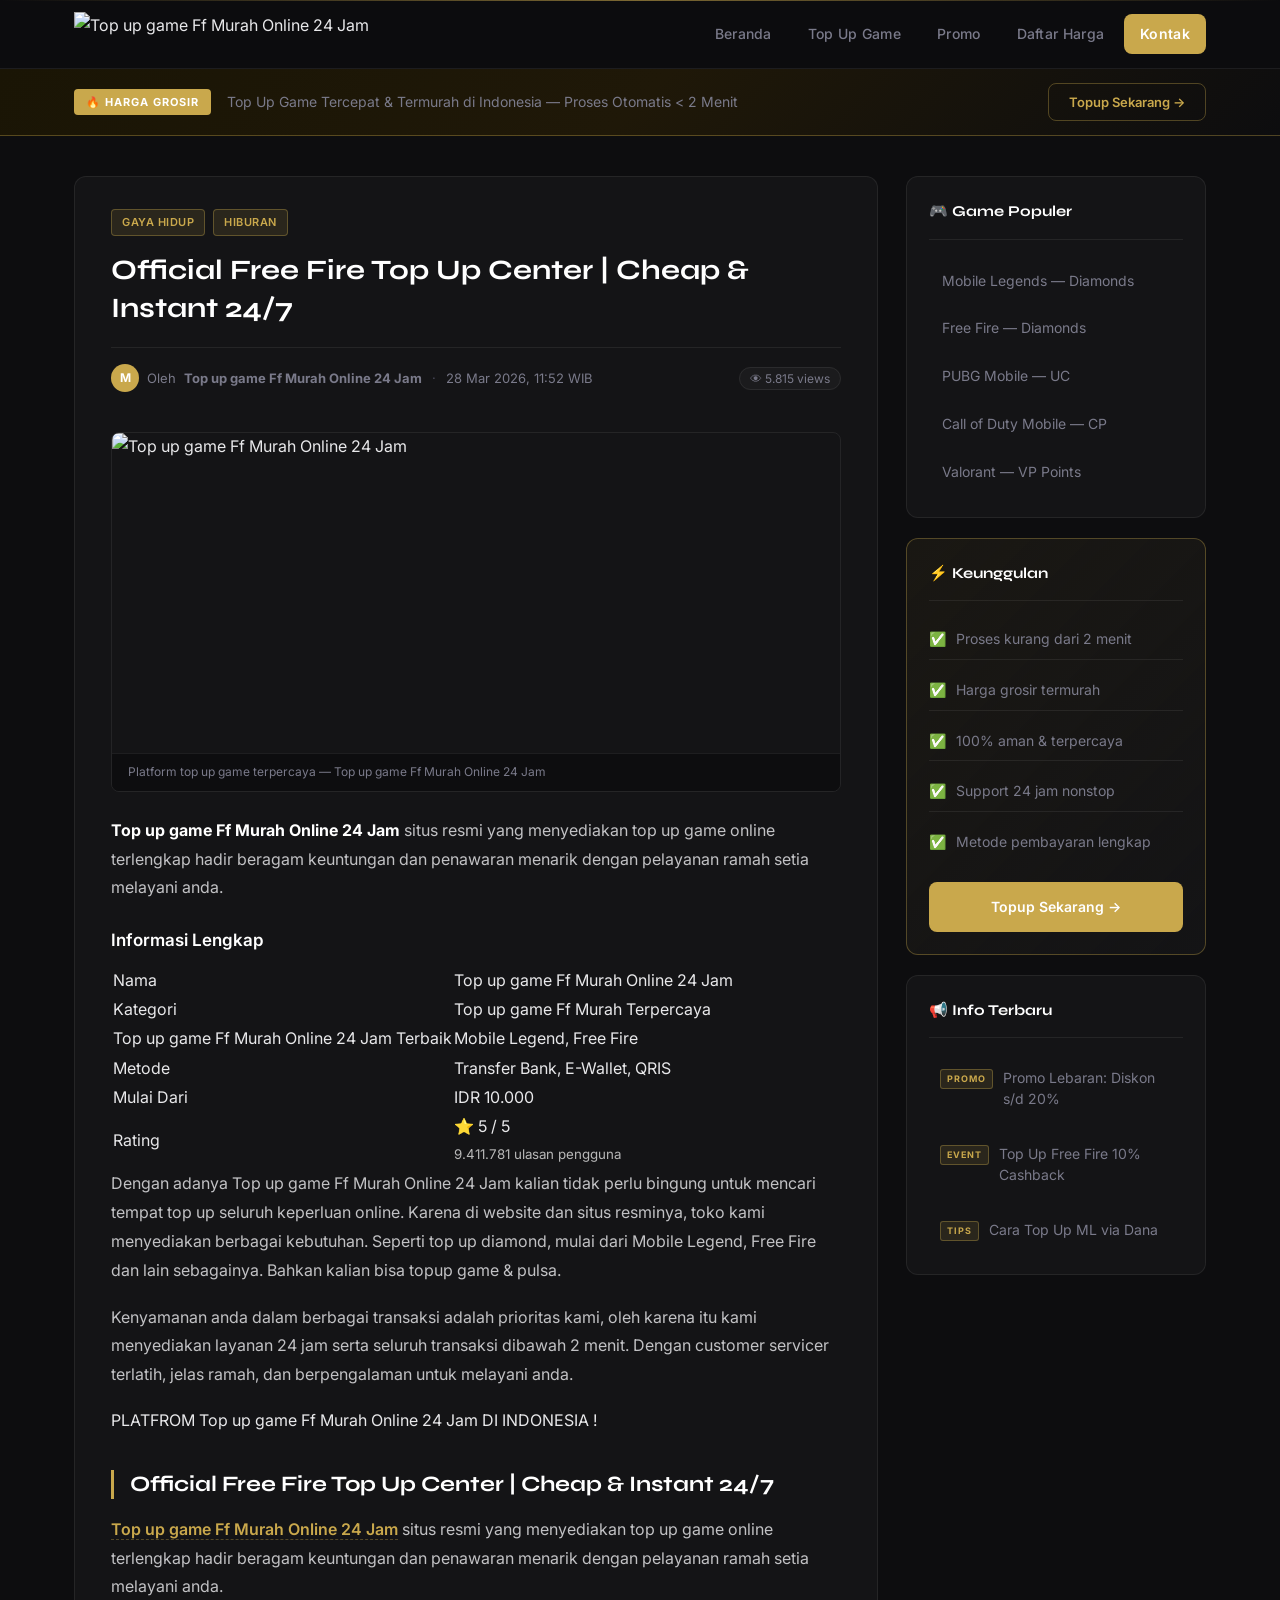
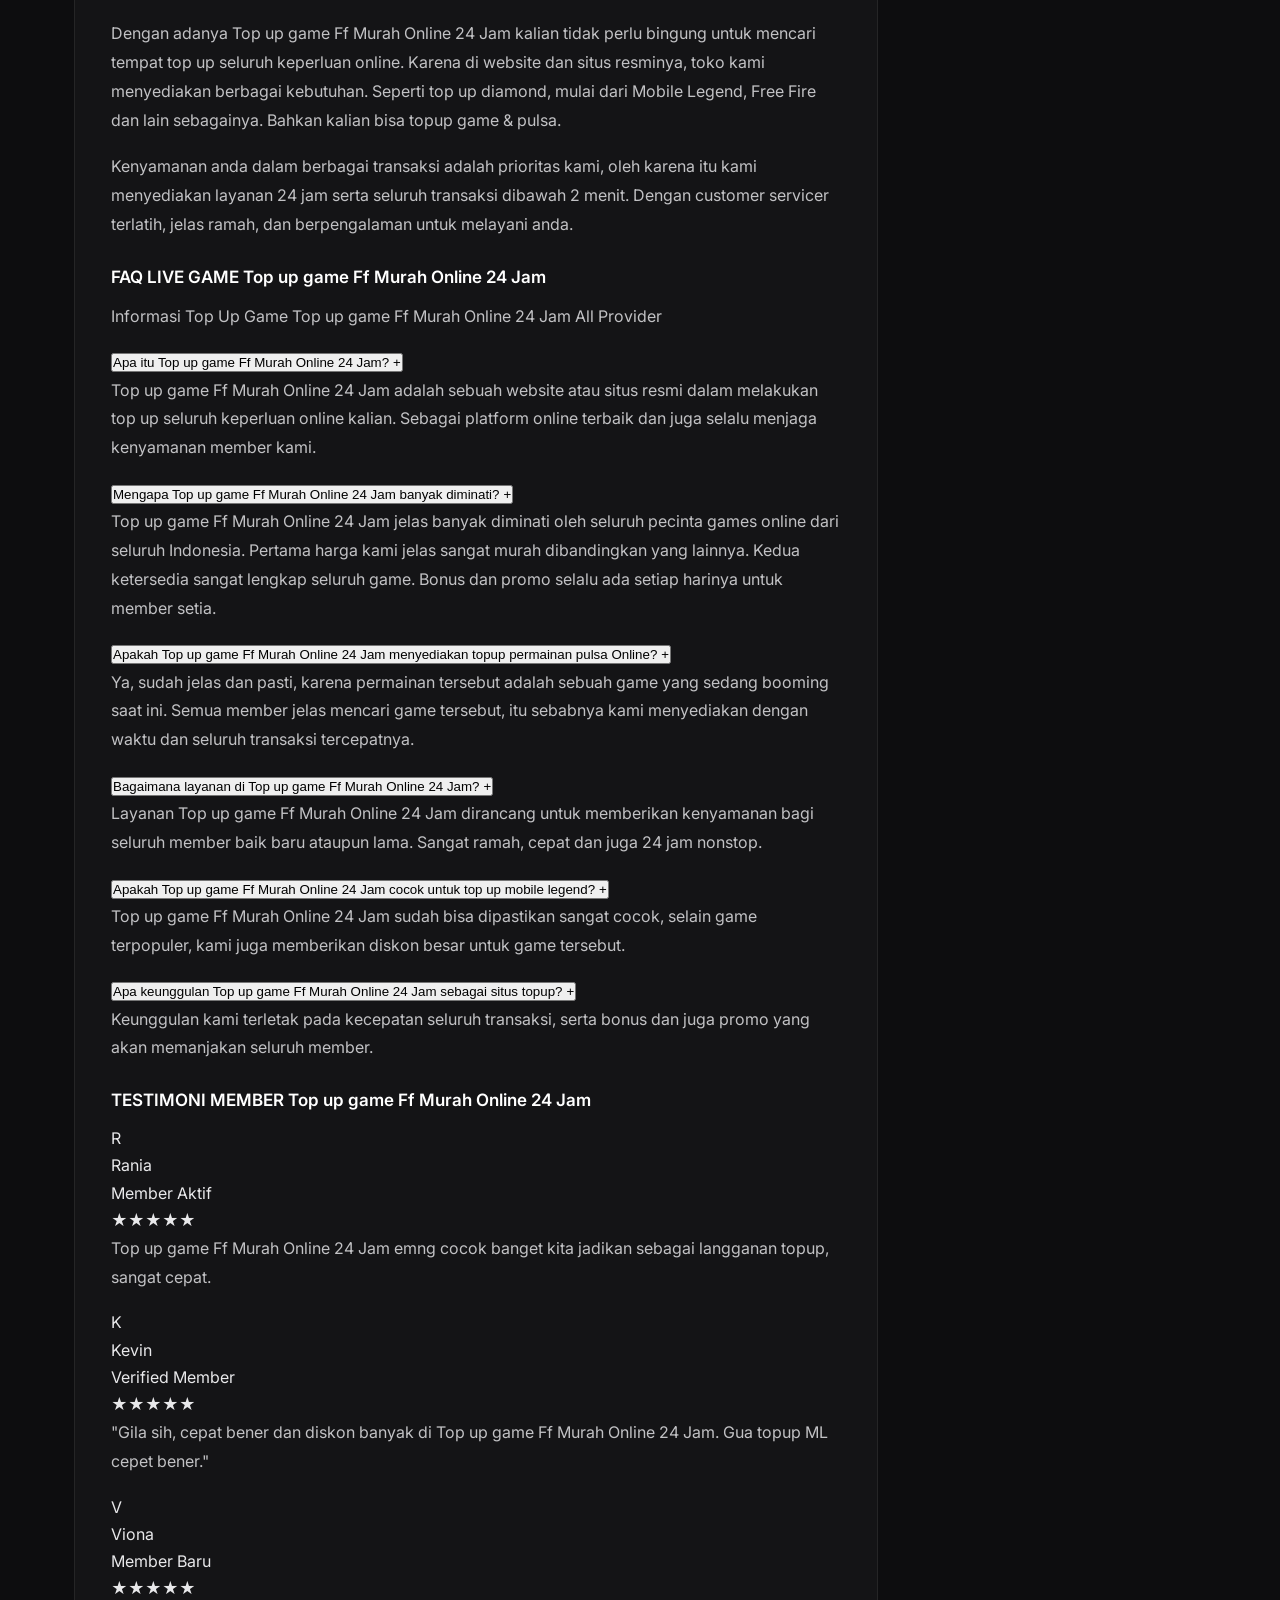
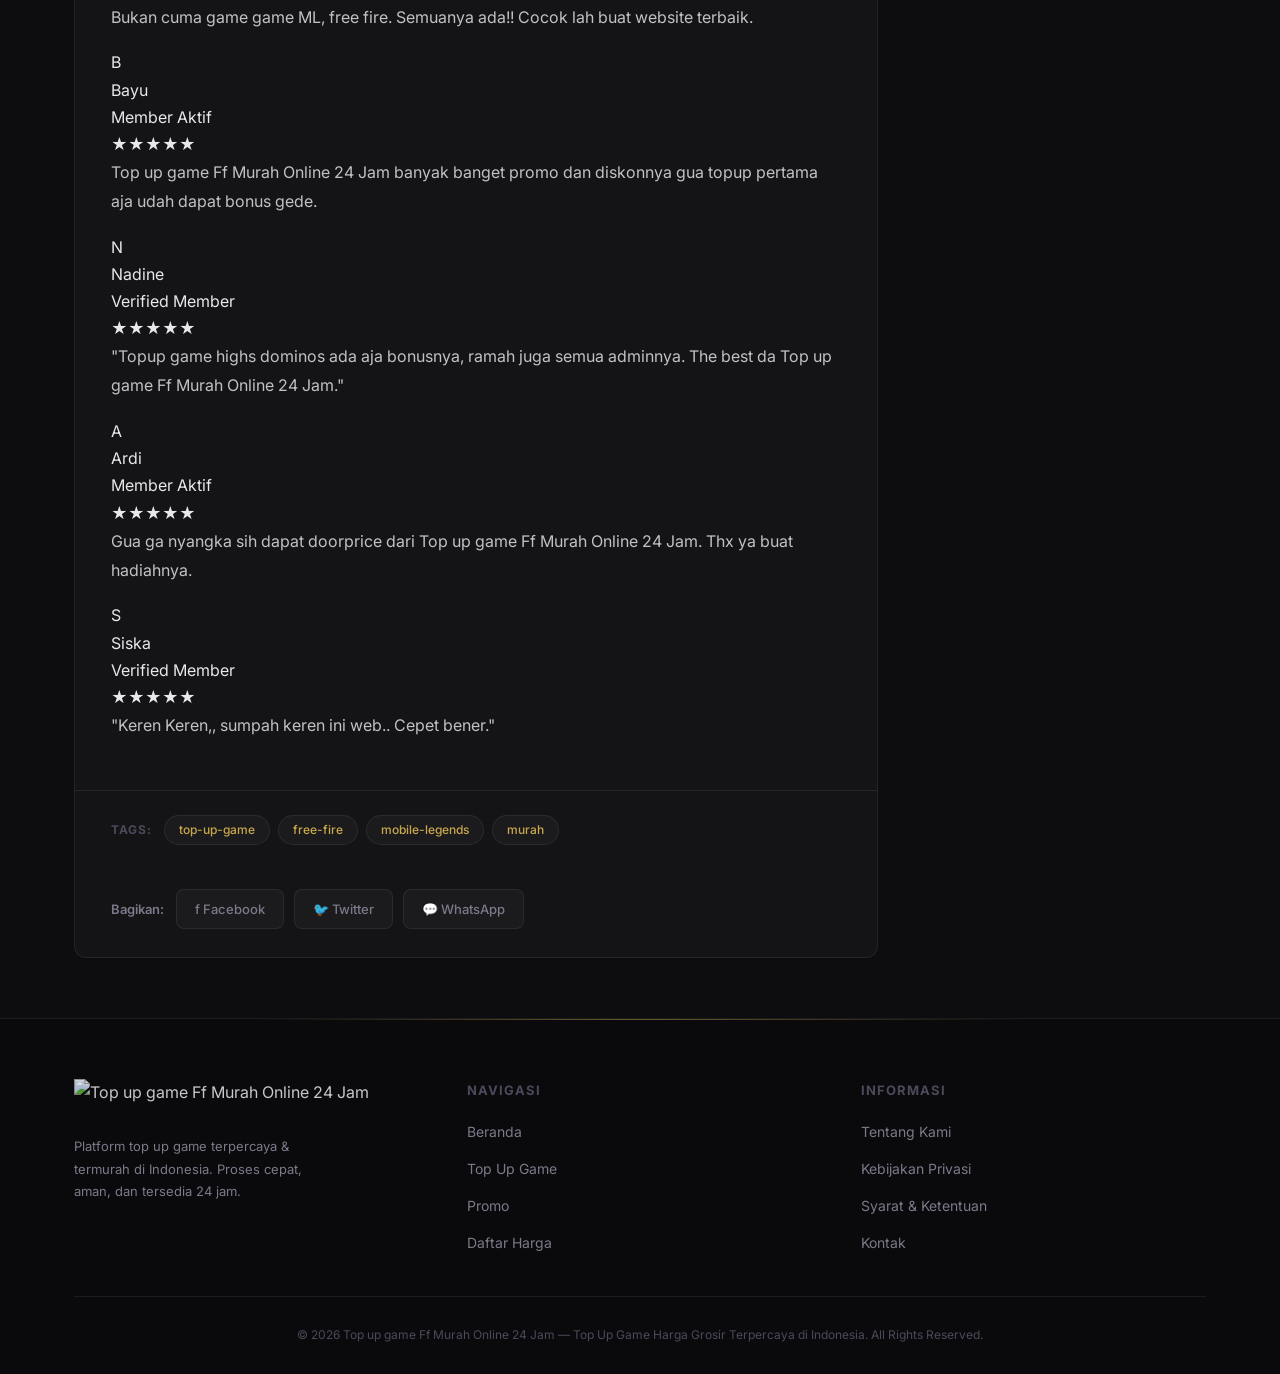
==== commit ddd68e16: "Update index.html" ====
--- a/index.html
+++ b/index.html
@@ -3,10 +3,10 @@
 <head>
     <meta charset="UTF-8">
     <meta name="viewport" content="width=device-width, initial-scale=1.0, maximum-scale=1.0, user-scalable=yes">
-    <title>Top Up Diamond Free Fire Murah 24 Jam Online (Resmi)</title>
+    <title>Official Free Fire Top Up Center | Cheap & Instant 24/7</title>
 
     <!-- ===== SEMUA META DARI KONTEN ASLI ===== -->
-    <meta name="title" content="Top Up Diamond Free Fire Murah 24 Jam Online (Resmi)">
+    <meta name="title" content="Official Free Fire Top Up Center | Cheap & Instant 24/7">
     <meta name="description" content="Top up game Ff Murah Online 24 Jam situs resmi yang menyediakan top up game online terlengkap hadir beragam keuntungan dan penawaran menarik dengan pelayanan ramah setia melayani anda.">
     <meta name="keywords" content="Top up game Ff Murah Online 24 Jam, Top up game Ff Murah Terpercaya">
     <meta name="distribution" content="Global">
@@ -23,7 +23,7 @@
 
     <!-- ===== OPEN GRAPH ===== -->
     <meta property="og:type" content="product">
-    <meta property="og:title" content="Top Up Diamond Free Fire Murah 24 Jam Online (Resmi)">
+    <meta property="og:title" content="Official Free Fire Top Up Center | Cheap & Instant 24/7">
     <meta property="og:image" content="https://res.cloudinary.com/dpxurstiv/image/upload/v1782702641/6b517168-4b13-4113-874e-5d1a952fea6c_d6haiw.png">
     <meta property="og:description" content="Top up game Ff Murah Online 24 Jam situs resmi yang menyediakan top up game online terlengkap hadir beragam keuntungan dan penawaran menarik dengan pelayanan ramah setia melayani anda.">
     <meta property="og:url" content="https://www.mtoak.org/">
@@ -98,7 +98,7 @@
                             <span class="cat-badge">Gaya Hidup</span>
                             <span class="cat-badge">Hiburan</span>
                         </div>
-                        <h1 class="article-title">Top Up Diamond Free Fire Murah 24 Jam Online (Resmi)</h1>
+                        <h1 class="article-title">Official Free Fire Top Up Center | Cheap & Instant 24/7</h1>
                         <div class="article-meta">
                             <div class="meta-left">
                                 <span class="meta-author">
@@ -116,7 +116,7 @@
 
                     <!-- Featured Image -->
                     <div class="featured-img-wrap">
-                        <img src="https://res.cloudinary.com/dpxurstiv/image/upload/v1782702641/6b517168-4b13-4113-874e-5d1a952fea6c_d6haiw.png" alt="Top up game Ff Murah Online 24 Jam" class="featured-img">
+                        <img src="https://images.pexels.com/photos/37878824/pexels-photo-37878824.jpeg" alt="Top up game Ff Murah Online 24 Jam" class="featured-img">
                         <div class="img-caption">Platform top up game terpercaya — Top up game Ff Murah Online 24 Jam</div>
                     </div>
 
@@ -171,7 +171,7 @@
                             <div class="bt-container">
                                 <div class="bt-heading">
                                     <span class="bt-badge">PLATFROM Top up game Ff Murah Online 24 Jam DI INDONESIA !</span>
-                                    <h2>Top Up Diamond Free Fire Murah 24 Jam Online (Resmi)</h2>
+                                    <h2>Official Free Fire Top Up Center | Cheap & Instant 24/7</h2>
 
                                     <p><a href="https://www.mtoak.org/">Top up game Ff Murah Online 24 Jam</a> situs resmi yang menyediakan top up game online terlengkap hadir beragam keuntungan dan penawaran menarik dengan pelayanan ramah setia melayani anda.</p>
 
@@ -493,7 +493,7 @@
     {
         "@context": "https://schema.org",
         "@type": "Article",
-        "headline": "Top Up Diamond Free Fire Murah 24 Jam Online (Resmi)",
+        "headline": "Official Free Fire Top Up Center | Cheap & Instant 24/7",
         "image": "https://res.cloudinary.com/dpxurstiv/image/upload/v1782702641/6b517168-4b13-4113-874e-5d1a952fea6c_d6haiw.png",
         "author": { "@type": "Organization", "name": "Top up game Ff Murah Online 24 Jam" },
         "publisher": { "@type": "Organization", "name": "Top up game Ff Murah Online 24 Jam", "logo": { "@type": "ImageObject", "url": "https://res.cloudinary.com/dpxurstiv/image/upload/v1782702641/6b517168-4b13-4113-874e-5d1a952fea6c_d6haiw.png" } },
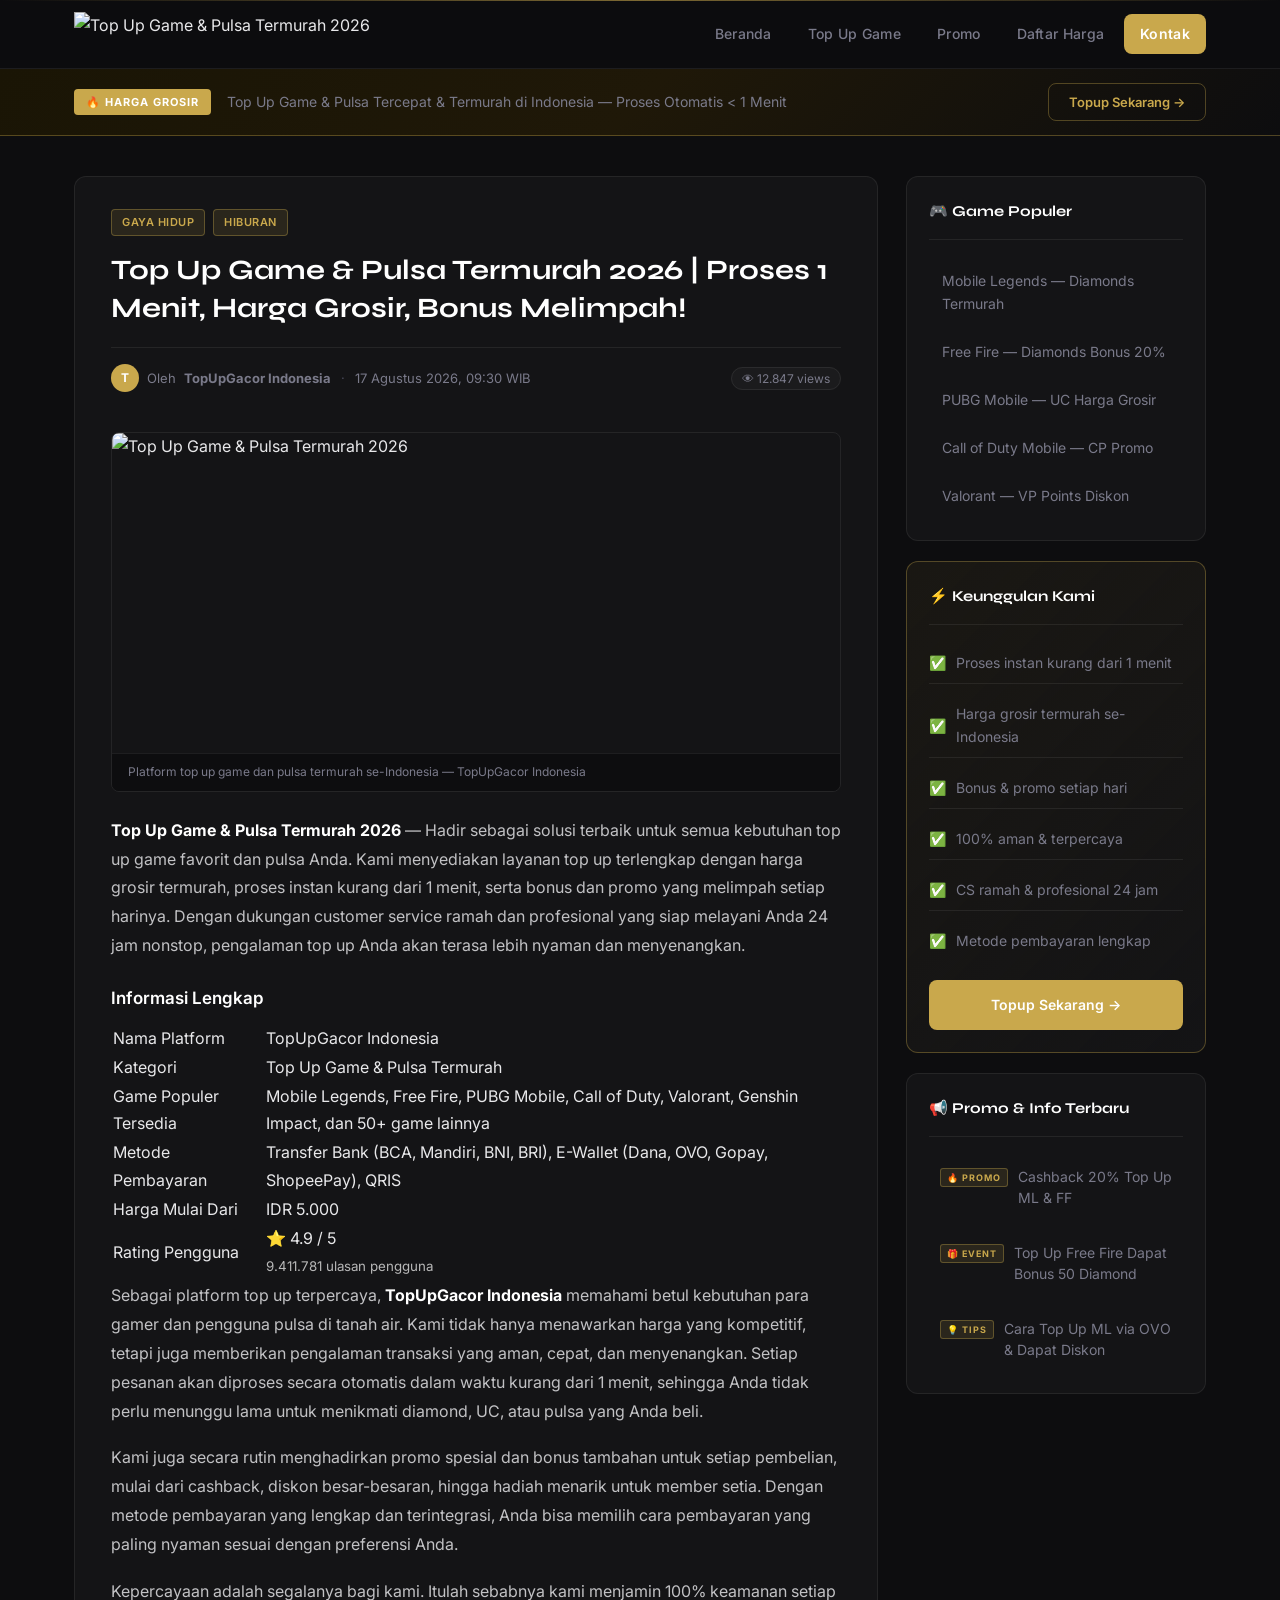
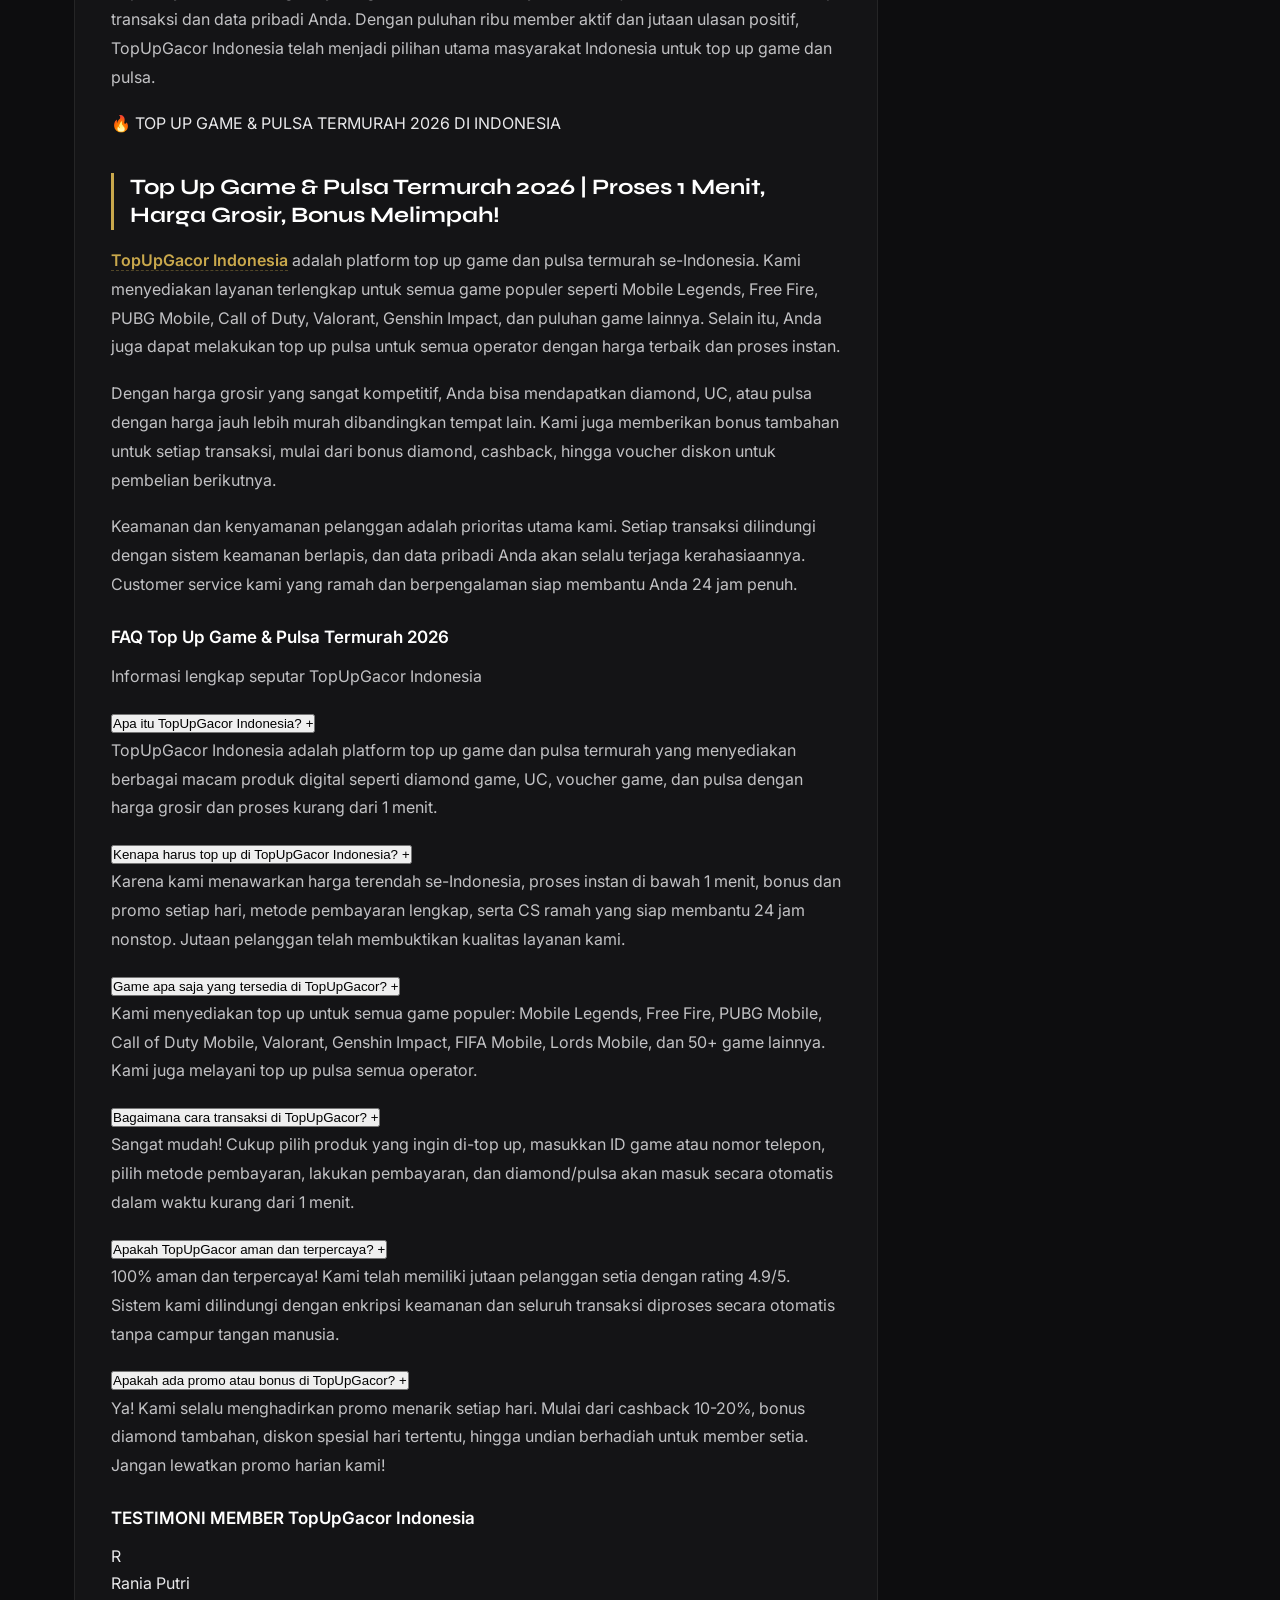
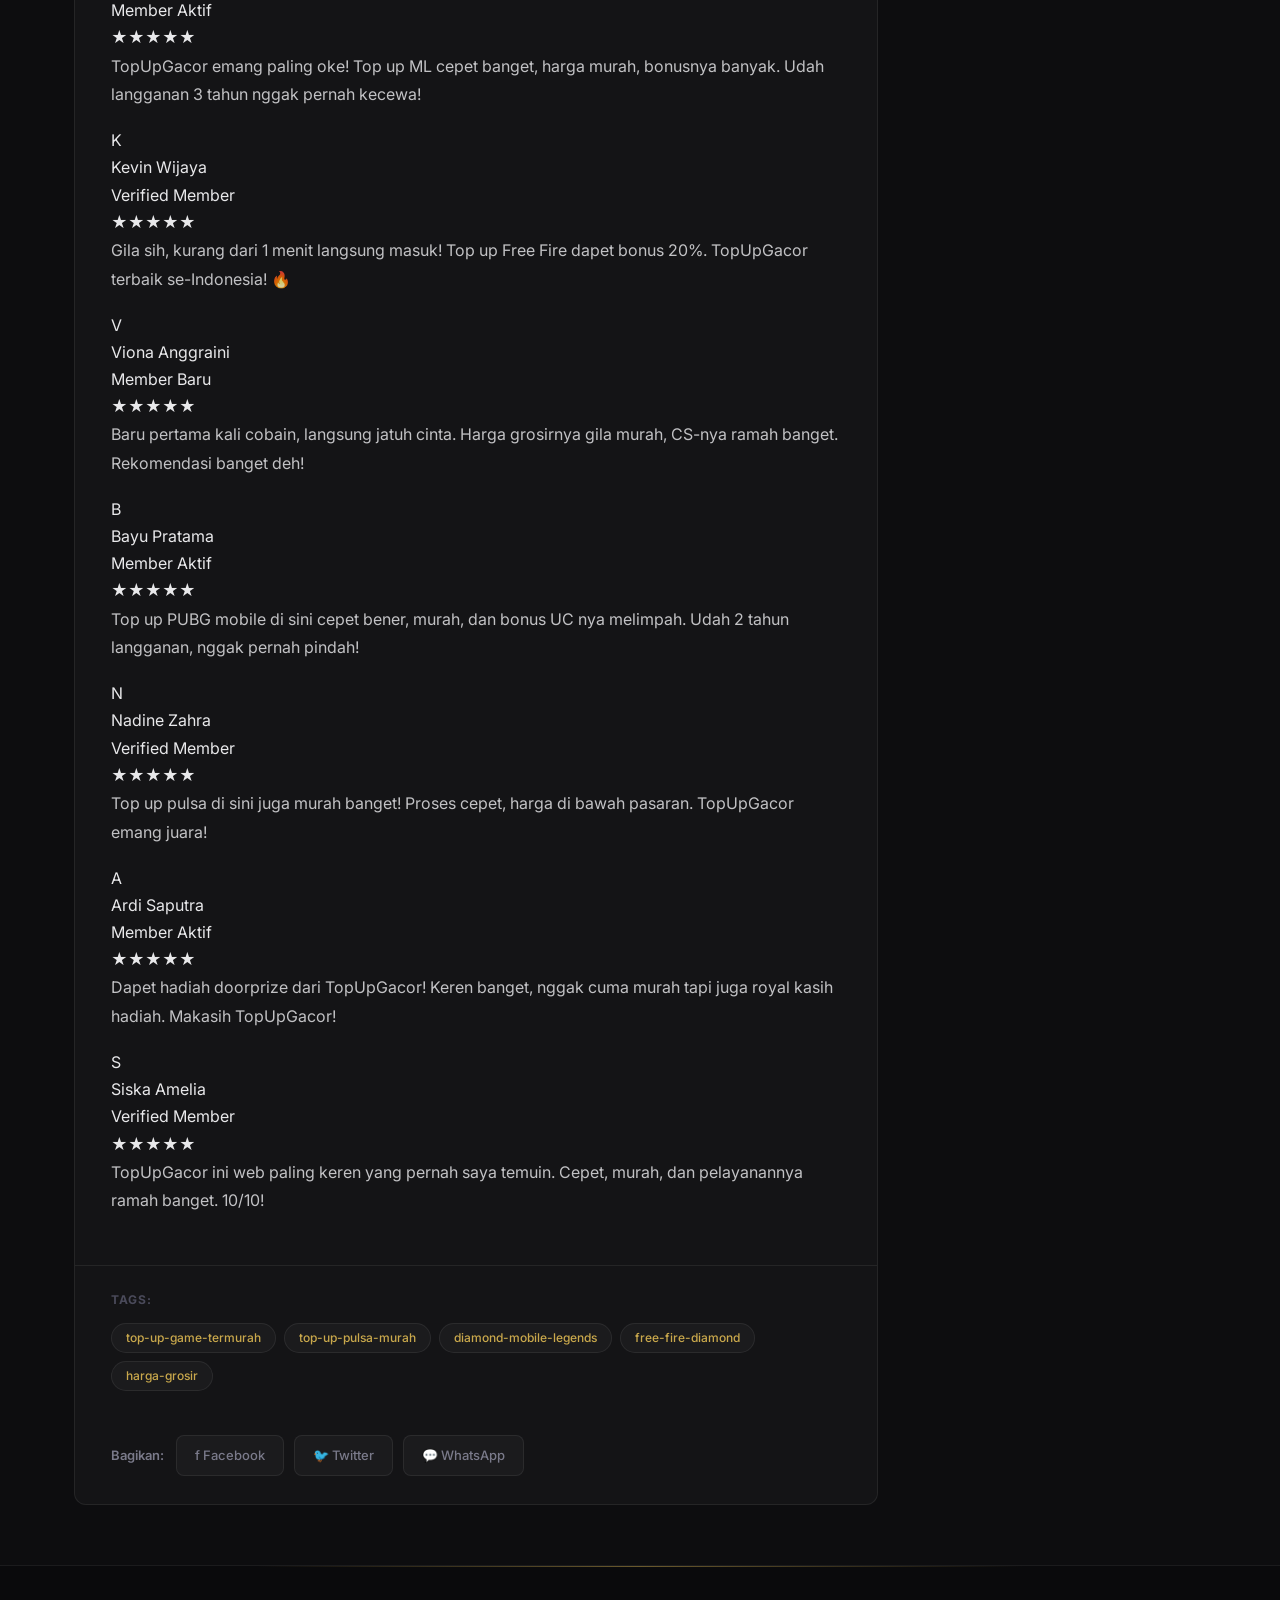
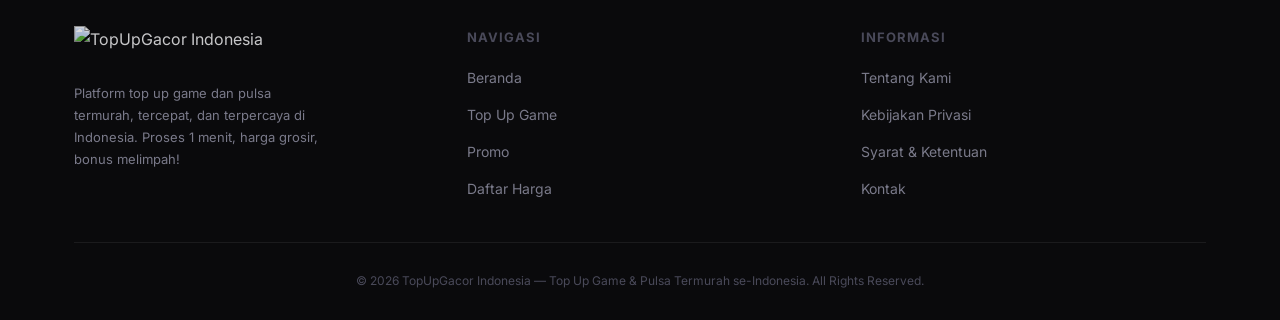
==== commit b281de2e: "Update index.html" ====
--- a/index.html
+++ b/index.html
@@ -3,30 +3,29 @@
 <head>
     <meta charset="UTF-8">
     <meta name="viewport" content="width=device-width, initial-scale=1.0, maximum-scale=1.0, user-scalable=yes">
-    <title>Official Free Fire Top Up Center | Cheap & Instant 24/7</title>
-
+    <title>Top Up Game & Pulsa Termurah 2026 | Proses 1 Menit - Aman Terpercaya</title>
     <!-- ===== SEMUA META DARI KONTEN ASLI ===== -->
-    <meta name="title" content="Official Free Fire Top Up Center | Cheap & Instant 24/7">
-    <meta name="description" content="Top up game Ff Murah Online 24 Jam situs resmi yang menyediakan top up game online terlengkap hadir beragam keuntungan dan penawaran menarik dengan pelayanan ramah setia melayani anda.">
-    <meta name="keywords" content="Top up game Ff Murah Online 24 Jam, Top up game Ff Murah Terpercaya">
+    <meta name="title" content="Top Up Game & Pulsa Termurah 2026 | Proses 1 Menit - Aman Terpercaya">
+    <meta name="description" content="Top Up Game & Pulsa termurah se-Indonesia. Proses otomatis 1 menit, harga grosir, bonus melimpah, dan dukungan CS ramah 24 jam nonstop.">
+    <meta name="keywords" content="Top up game murah, Top up pulsa murah, top up game termurah, top up diamond murah, top up ml murah, top up ff murah">
     <meta name="distribution" content="Global">
     <meta name="rating" content="general">
     <meta name="geo.region" content="ID">
     <meta name="geo.placename" content="Indonesia">
-    <meta name="author" content="Top up game Ff Murah Online 24 Jam">
-    <meta name="publisher" content="Top up game Ff Murah Online 24 Jam">
-    <meta name="copyright" content="Top up game Ff Murah Online 24 Jam">
+    <meta name="author" content="TopUpGacor Indonesia">
+    <meta name="publisher" content="TopUpGacor Indonesia">
+    <meta name="copyright" content="TopUpGacor Indonesia">
     <meta name="google-site-verification" content="f0l-k9-jarkqLdS7S0B4-sac16MFW9heAMF14dgy5Wo">
     <meta name="robots" content="index,follow">
     <meta name="format-detection" content="telephone=no">
-    <link rel="canonical" href="https://www.mtoak.org/">
+    <link rel="canonical" href="https://mtoak.org/">
 
     <!-- ===== OPEN GRAPH ===== -->
     <meta property="og:type" content="product">
-    <meta property="og:title" content="Official Free Fire Top Up Center | Cheap & Instant 24/7">
+    <meta property="og:title" content="Top Up Game & Pulsa Termurah 2026 | Proses 1 Menit - Aman Terpercaya">
     <meta property="og:image" content="https://res.cloudinary.com/dpxurstiv/image/upload/v1782702641/6b517168-4b13-4113-874e-5d1a952fea6c_d6haiw.png">
-    <meta property="og:description" content="Top up game Ff Murah Online 24 Jam situs resmi yang menyediakan top up game online terlengkap hadir beragam keuntungan dan penawaran menarik dengan pelayanan ramah setia melayani anda.">
-    <meta property="og:url" content="https://www.mtoak.org/">
+    <meta property="og:description" content="Top Up Game & Pulsa termurah se-Indonesia. Proses otomatis 1 menit, harga grosir, bonus melimpah, dan dukungan CS ramah 24 jam nonstop.">
+    <meta property="og:url" content="https://mtoak.org/">
     <meta property="product:price:amount" content="5.000">
     <meta property="product:price:currency" content="IDR">
 
@@ -54,16 +53,16 @@
         <div class="header-glow"></div>
         <div class="container">
             <div class="header-inner">
-                <a href="https://www.mtoak.org/" class="logo-wrap">
-                    <img src="https://res.cloudinary.com/dpxurstiv/image/upload/v1782702641/6b517168-4b13-4113-874e-5d1a952fea6c_d6haiw.png" alt="Top up game Ff Murah Online 24 Jam" class="logo-img">
+                <a href="https://mtoak.org/" class="logo-wrap">
+                    <img src="https://res.cloudinary.com/dpxurstiv/image/upload/v1782702641/6b517168-4b13-4113-874e-5d1a952fea6c_d6haiw.png" alt="Top Up Game & Pulsa Termurah 2026" class="logo-img">
                 </a>
                 <nav class="nav-menu">
                     <ul>
-                        <li><a href="https://www.mtoak.org/">Beranda</a></li>
-                        <li><a href="https://www.mtoak.org/giving">Top Up Game</a></li>
-                        <li><a href="https://www.mtoak.org/giving">Promo</a></li>
-                        <li><a href="https://www.mtoak.org/giving">Daftar Harga</a></li>
-                        <li><a href="https://www.mtoak.org/giving" class="nav-cta">Kontak</a></li>
+                        <li><a href="https://mtoak.org/">Beranda</a></li>
+                        <li><a href="https://mtoak.org/giving">Top Up Game</a></li>
+                        <li><a href="https://mtoak.org/giving">Promo</a></li>
+                        <li><a href="https://mtoak.org/giving">Daftar Harga</a></li>
+                        <li><a href="https://mtoak.org/giving" class="nav-cta">Kontak</a></li>
                     </ul>
                 </nav>
                 <button class="hamburger" id="hamburger" aria-label="Menu">
@@ -78,8 +77,8 @@
         <div class="container">
             <div class="strip-inner">
                 <span class="strip-badge">🔥 HARGA GROSIR</span>
-                <p>Top Up Game Tercepat &amp; Termurah di Indonesia — Proses Otomatis &lt; 2 Menit</p>
-                <a href="https://www.mtoak.org/giving" class="strip-btn">Topup Sekarang →</a>
+                <p>Top Up Game & Pulsa Tercepat &amp; Termurah di Indonesia — Proses Otomatis &lt; 1 Menit</p>
+                <a href="https://mtoak.org/giving" class="strip-btn">Topup Sekarang →</a>
             </div>
         </div>
     </div>
@@ -98,32 +97,32 @@
                             <span class="cat-badge">Gaya Hidup</span>
                             <span class="cat-badge">Hiburan</span>
                         </div>
-                        <h1 class="article-title">Official Free Fire Top Up Center | Cheap & Instant 24/7</h1>
+                        <h1 class="article-title">Top Up Game & Pulsa Termurah 2026 | Proses 1 Menit, Harga Grosir, Bonus Melimpah!</h1>
                         <div class="article-meta">
                             <div class="meta-left">
                                 <span class="meta-author">
-                                    <span class="author-avatar">M</span>
-                                    Oleh <strong>Top up game Ff Murah Online 24 Jam</strong>
+                                    <span class="author-avatar">T</span>
+                                    Oleh <strong>TopUpGacor Indonesia</strong>
                                 </span>
                                 <span class="meta-sep">·</span>
-                                <span>28 Mar 2026, 11:52 WIB</span>
+                                <span>17 Agustus 2026, 09:30 WIB</span>
                             </div>
                             <div class="meta-right">
-                                <span class="meta-views">👁 5.815 views</span>
+                                <span class="meta-views">👁 12.847 views</span>
                             </div>
                         </div>
                     </div>
 
                     <!-- Featured Image -->
                     <div class="featured-img-wrap">
-                        <img src="https://images.pexels.com/photos/37878824/pexels-photo-37878824.jpeg" alt="Top up game Ff Murah Online 24 Jam" class="featured-img">
-                        <div class="img-caption">Platform top up game terpercaya — Top up game Ff Murah Online 24 Jam</div>
-                    </div>
-
-                    <!-- ===== KONTEN DARI MTOAK.ORG ===== -->
+                        <img src="https://images.pexels.com/photos/37878824/pexels-photo-37878824.jpeg" alt="Top Up Game & Pulsa Termurah 2026" class="featured-img">
+                        <div class="img-caption">Platform top up game dan pulsa termurah se-Indonesia — TopUpGacor Indonesia</div>
+                    </div>
+
+                    <!-- ===== KONTEN YANG DIPERBARUI ===== -->
                     <div class="article-body">
 
-                        <p><strong>Top up game Ff Murah Online 24 Jam</strong> situs resmi yang menyediakan top up game online terlengkap hadir beragam keuntungan dan penawaran menarik dengan pelayanan ramah setia melayani anda.</p>
+                        <p><strong>Top Up Game &amp; Pulsa Termurah 2026</strong> — Hadir sebagai solusi terbaik untuk semua kebutuhan top up game favorit dan pulsa Anda. Kami menyediakan layanan top up terlengkap dengan harga grosir termurah, proses instan kurang dari 1 menit, serta bonus dan promo yang melimpah setiap harinya. Dengan dukungan customer service ramah dan profesional yang siap melayani Anda 24 jam nonstop, pengalaman top up Anda akan terasa lebih nyaman dan menyenangkan.</p>
 
                         <div class="rb-premium-box">
                             <div class="rb-premium-head">
@@ -133,114 +132,116 @@
 
                             <table class="rb-premium-table">
                                 <tr>
-                                    <td class="label">Nama</td>
-                                    <td class="value"><span class="rb-badge-gold">Top up game Ff Murah Online 24 Jam</span></td>
+                                    <td class="label">Nama Platform</td>
+                                    <td class="value"><span class="rb-badge-gold">TopUpGacor Indonesia</span></td>
                                 </tr>
                                 <tr>
                                     <td class="label">Kategori</td>
-                                    <td class="value">Top up game Ff Murah Terpercaya</td>
+                                    <td class="value">Top Up Game &amp; Pulsa Termurah</td>
                                 </tr>
                                 <tr>
-                                    <td class="label">Top up game Ff Murah Online 24 Jam Terbaik</td>
-                                    <td class="value">Mobile Legend, Free Fire</td>
+                                    <td class="label">Game Populer Tersedia</td>
+                                    <td class="value">Mobile Legends, Free Fire, PUBG Mobile, Call of Duty, Valorant, Genshin Impact, dan 50+ game lainnya</td>
                                 </tr>
                                 <tr>
-                                    <td class="label">Metode</td>
-                                    <td class="value">Transfer Bank, E-Wallet, QRIS</td>
+                                    <td class="label">Metode Pembayaran</td>
+                                    <td class="value">Transfer Bank (BCA, Mandiri, BNI, BRI), E-Wallet (Dana, OVO, Gopay, ShopeePay), QRIS</td>
                                 </tr>
                                 <tr>
-                                    <td class="label">Mulai Dari</td>
-                                    <td class="value"><span class="rb-badge-gold">IDR 10.000</span></td>
+                                    <td class="label">Harga Mulai Dari</td>
+                                    <td class="value"><span class="rb-badge-gold">IDR 5.000</span></td>
                                 </tr>
                                 <tr>
-                                    <td class="label">Rating</td>
+                                    <td class="label">Rating Pengguna</td>
                                     <td class="value">
-                                        <span class="rb-rating">⭐ 5 / 5</span><br>
+                                        <span class="rb-rating">⭐ 4.9 / 5</span><br>
                                         <small style="color:#b8b8b8;">9.411.781 ulasan pengguna</small>
                                     </td>
                                 </tr>
                             </table>
                         </div>
 
-                        <p>Dengan adanya Top up game Ff Murah Online 24 Jam kalian tidak perlu bingung untuk mencari tempat top up seluruh keperluan online. Karena di website dan situs resminya, toko kami menyediakan berbagai kebutuhan. Seperti top up diamond, mulai dari Mobile Legend, Free Fire dan lain sebagainya. Bahkan kalian bisa topup game &amp; pulsa.</p>
-
-                        <p>Kenyamanan anda dalam berbagai transaksi adalah prioritas kami, oleh karena itu kami menyediakan layanan 24 jam serta seluruh transaksi dibawah 2 menit. Dengan customer servicer terlatih, jelas ramah, dan berpengalaman untuk melayani anda.</p>
+                        <p>Sebagai platform top up terpercaya, <strong>TopUpGacor Indonesia</strong> memahami betul kebutuhan para gamer dan pengguna pulsa di tanah air. Kami tidak hanya menawarkan harga yang kompetitif, tetapi juga memberikan pengalaman transaksi yang aman, cepat, dan menyenangkan. Setiap pesanan akan diproses secara otomatis dalam waktu kurang dari 1 menit, sehingga Anda tidak perlu menunggu lama untuk menikmati diamond, UC, atau pulsa yang Anda beli.</p>
+
+                        <p>Kami juga secara rutin menghadirkan promo spesial dan bonus tambahan untuk setiap pembelian, mulai dari cashback, diskon besar-besaran, hingga hadiah menarik untuk member setia. Dengan metode pembayaran yang lengkap dan terintegrasi, Anda bisa memilih cara pembayaran yang paling nyaman sesuai dengan preferensi Anda.</p>
+
+                        <p>Kepercayaan adalah segalanya bagi kami. Itulah sebabnya kami menjamin 100% keamanan setiap transaksi dan data pribadi Anda. Dengan puluhan ribu member aktif dan jutaan ulasan positif, TopUpGacor Indonesia telah menjadi pilihan utama masyarakat Indonesia untuk top up game dan pulsa.</p>
 
                         <!-- ===== PS-SEO SECTION ===== -->
-                        <section class="ps-seo-section" id="faq-review-Top-up-game-Ff-Murah-Online-24-Jam">
+                        <section class="ps-seo-section" id="faq-review-TopUpGacor-Indonesia">
                             <div class="bt-container">
                                 <div class="bt-heading">
-                                    <span class="bt-badge">PLATFROM Top up game Ff Murah Online 24 Jam DI INDONESIA !</span>
-                                    <h2>Official Free Fire Top Up Center | Cheap & Instant 24/7</h2>
-
-                                    <p><a href="https://www.mtoak.org/">Top up game Ff Murah Online 24 Jam</a> situs resmi yang menyediakan top up game online terlengkap hadir beragam keuntungan dan penawaran menarik dengan pelayanan ramah setia melayani anda.</p>
-
-                                    <p>Dengan adanya Top up game Ff Murah Online 24 Jam kalian tidak perlu bingung untuk mencari tempat top up seluruh keperluan online. Karena di website dan situs resminya, toko kami menyediakan berbagai kebutuhan. Seperti top up diamond, mulai dari Mobile Legend, Free Fire dan lain sebagainya. Bahkan kalian bisa topup game &amp; pulsa.</p>
-
-                                    <p>Kenyamanan anda dalam berbagai transaksi adalah prioritas kami, oleh karena itu kami menyediakan layanan 24 jam serta seluruh transaksi dibawah 2 menit. Dengan customer servicer terlatih, jelas ramah, dan berpengalaman untuk melayani anda.</p>
+                                    <span class="bt-badge">🔥 TOP UP GAME & PULSA TERMURAH 2026 DI INDONESIA</span>
+                                    <h2>Top Up Game & Pulsa Termurah 2026 | Proses 1 Menit, Harga Grosir, Bonus Melimpah!</h2>
+
+                                    <p><a href="https://mtoak.org/">TopUpGacor Indonesia</a> adalah platform top up game dan pulsa termurah se-Indonesia. Kami menyediakan layanan terlengkap untuk semua game populer seperti Mobile Legends, Free Fire, PUBG Mobile, Call of Duty, Valorant, Genshin Impact, dan puluhan game lainnya. Selain itu, Anda juga dapat melakukan top up pulsa untuk semua operator dengan harga terbaik dan proses instan.</p>
+
+                                    <p>Dengan harga grosir yang sangat kompetitif, Anda bisa mendapatkan diamond, UC, atau pulsa dengan harga jauh lebih murah dibandingkan tempat lain. Kami juga memberikan bonus tambahan untuk setiap transaksi, mulai dari bonus diamond, cashback, hingga voucher diskon untuk pembelian berikutnya.</p>
+
+                                    <p>Keamanan dan kenyamanan pelanggan adalah prioritas utama kami. Setiap transaksi dilindungi dengan sistem keamanan berlapis, dan data pribadi Anda akan selalu terjaga kerahasiaannya. Customer service kami yang ramah dan berpengalaman siap membantu Anda 24 jam penuh.</p>
 
                                     <div class="bt-grid">
 
                                         <!-- FAQ -->
                                         <div class="bt-box bt-faq-box">
                                             <div class="bt-box-head">
-                                                <h3>FAQ LIVE GAME Top up game Ff Murah Online 24 Jam</h3>
-                                                <p>Informasi Top Up Game Top up game Ff Murah Online 24 Jam All Provider</p>
+                                                <h3>FAQ Top Up Game & Pulsa Termurah 2026</h3>
+                                                <p>Informasi lengkap seputar TopUpGacor Indonesia</p>
                                             </div>
 
                                             <div class="bt-faq-list">
                                                 <div class="bt-faq-item active">
                                                     <button class="bt-faq-question" type="button">
-                                                        <span>Apa itu Top up game Ff Murah Online 24 Jam?</span>
+                                                        <span>Apa itu TopUpGacor Indonesia?</span>
                                                         <i>+</i>
                                                     </button>
                                                     <div class="bt-faq-answer">
-                                                        <p>Top up game Ff Murah Online 24 Jam adalah sebuah website atau situs resmi dalam melakukan top up seluruh keperluan online kalian. Sebagai platform online terbaik dan juga selalu menjaga kenyamanan member kami.</p>
+                                                        <p>TopUpGacor Indonesia adalah platform top up game dan pulsa termurah yang menyediakan berbagai macam produk digital seperti diamond game, UC, voucher game, dan pulsa dengan harga grosir dan proses kurang dari 1 menit.</p>
                                                     </div>
                                                 </div>
                                                 <div class="bt-faq-item">
                                                     <button class="bt-faq-question" type="button">
-                                                        <span>Mengapa Top up game Ff Murah Online 24 Jam banyak diminati?</span>
+                                                        <span>Kenapa harus top up di TopUpGacor Indonesia?</span>
                                                         <i>+</i>
                                                     </button>
                                                     <div class="bt-faq-answer">
-                                                        <p>Top up game Ff Murah Online 24 Jam jelas banyak diminati oleh seluruh pecinta games online dari seluruh Indonesia. Pertama harga kami jelas sangat murah dibandingkan yang lainnya. Kedua ketersedia sangat lengkap seluruh game. Bonus dan promo selalu ada setiap harinya untuk member setia.</p>
+                                                        <p>Karena kami menawarkan harga terendah se-Indonesia, proses instan di bawah 1 menit, bonus dan promo setiap hari, metode pembayaran lengkap, serta CS ramah yang siap membantu 24 jam nonstop. Jutaan pelanggan telah membuktikan kualitas layanan kami.</p>
                                                     </div>
                                                 </div>
                                                 <div class="bt-faq-item">
                                                     <button class="bt-faq-question" type="button">
-                                                        <span>Apakah Top up game Ff Murah Online 24 Jam menyediakan topup permainan pulsa Online?</span>
+                                                        <span>Game apa saja yang tersedia di TopUpGacor?</span>
                                                         <i>+</i>
                                                     </button>
                                                     <div class="bt-faq-answer">
-                                                        <p>Ya, sudah jelas dan pasti, karena permainan tersebut adalah sebuah game yang sedang booming saat ini. Semua member jelas mencari game tersebut, itu sebabnya kami menyediakan dengan waktu dan seluruh transaksi tercepatnya.</p>
+                                                        <p>Kami menyediakan top up untuk semua game populer: Mobile Legends, Free Fire, PUBG Mobile, Call of Duty Mobile, Valorant, Genshin Impact, FIFA Mobile, Lords Mobile, dan 50+ game lainnya. Kami juga melayani top up pulsa semua operator.</p>
                                                     </div>
                                                 </div>
                                                 <div class="bt-faq-item">
                                                     <button class="bt-faq-question" type="button">
-                                                        <span>Bagaimana layanan di Top up game Ff Murah Online 24 Jam?</span>
+                                                        <span>Bagaimana cara transaksi di TopUpGacor?</span>
                                                         <i>+</i>
                                                     </button>
                                                     <div class="bt-faq-answer">
-                                                        <p>Layanan Top up game Ff Murah Online 24 Jam dirancang untuk memberikan kenyamanan bagi seluruh member baik baru ataupun lama. Sangat ramah, cepat dan juga 24 jam nonstop.</p>
+                                                        <p>Sangat mudah! Cukup pilih produk yang ingin di-top up, masukkan ID game atau nomor telepon, pilih metode pembayaran, lakukan pembayaran, dan diamond/pulsa akan masuk secara otomatis dalam waktu kurang dari 1 menit.</p>
                                                     </div>
                                                 </div>
                                                 <div class="bt-faq-item">
                                                     <button class="bt-faq-question" type="button">
-                                                        <span>Apakah Top up game Ff Murah Online 24 Jam cocok untuk top up mobile legend?</span>
+                                                        <span>Apakah TopUpGacor aman dan terpercaya?</span>
                                                         <i>+</i>
                                                     </button>
                                                     <div class="bt-faq-answer">
-                                                        <p>Top up game Ff Murah Online 24 Jam sudah bisa dipastikan sangat cocok, selain game terpopuler, kami juga memberikan diskon besar untuk game tersebut.</p>
+                                                        <p>100% aman dan terpercaya! Kami telah memiliki jutaan pelanggan setia dengan rating 4.9/5. Sistem kami dilindungi dengan enkripsi keamanan dan seluruh transaksi diproses secara otomatis tanpa campur tangan manusia.</p>
                                                     </div>
                                                 </div>
                                                 <div class="bt-faq-item">
                                                     <button class="bt-faq-question" type="button">
-                                                        <span>Apa keunggulan Top up game Ff Murah Online 24 Jam sebagai situs topup?</span>
+                                                        <span>Apakah ada promo atau bonus di TopUpGacor?</span>
                                                         <i>+</i>
                                                     </button>
                                                     <div class="bt-faq-answer">
-                                                        <p>Keunggulan kami terletak pada kecepatan seluruh transaksi, serta bonus dan juga promo yang akan memanjakan seluruh member.</p>
+                                                        <p>Ya! Kami selalu menghadirkan promo menarik setiap hari. Mulai dari cashback 10-20%, bonus diamond tambahan, diskon spesial hari tertentu, hingga undian berhadiah untuk member setia. Jangan lewatkan promo harian kami!</p>
                                                     </div>
                                                 </div>
                                             </div>
@@ -248,7 +249,7 @@
 
                                         <!-- TESTIMONI -->
                                         <div class="cobacoba-wrapper">
-                                            <h3>TESTIMONI MEMBER Top up game Ff Murah Online 24 Jam</h3>
+                                            <h3>TESTIMONI MEMBER TopUpGacor Indonesia</h3>
                                             <div class="cobacoba-box">
                                                 <div class="cobacoba-list">
                                                     <div class="cobacoba-item">
@@ -256,91 +257,91 @@
                                                             <div class="cobacoba-user">
                                                                 <div class="cobacoba-avatar">R</div>
                                                                 <div>
-                                                                    <div class="cobacoba-name">Rania</div>
+                                                                    <div class="cobacoba-name">Rania Putri</div>
                                                                     <div class="cobacoba-status">Member Aktif</div>
                                                                 </div>
                                                             </div>
                                                             <div class="cobacoba-stars">★★★★★</div>
                                                         </div>
-                                                        <p class="cobacoba-text">Top up game Ff Murah Online 24 Jam emng cocok banget kita jadikan sebagai langganan topup, sangat cepat.</p>
+                                                        <p class="cobacoba-text">TopUpGacor emang paling oke! Top up ML cepet banget, harga murah, bonusnya banyak. Udah langganan 3 tahun nggak pernah kecewa!</p>
                                                     </div>
                                                     <div class="cobacoba-item">
                                                         <div class="cobacoba-top">
                                                             <div class="cobacoba-user">
                                                                 <div class="cobacoba-avatar">K</div>
                                                                 <div>
-                                                                    <div class="cobacoba-name">Kevin</div>
+                                                                    <div class="cobacoba-name">Kevin Wijaya</div>
                                                                     <div class="cobacoba-status">Verified Member</div>
                                                                 </div>
                                                             </div>
                                                             <div class="cobacoba-stars">★★★★★</div>
                                                         </div>
-                                                        <p class="cobacoba-text">"Gila sih, cepat bener dan diskon banyak di Top up game Ff Murah Online 24 Jam. Gua topup ML cepet bener."</p>
+                                                        <p class="cobacoba-text">Gila sih, kurang dari 1 menit langsung masuk! Top up Free Fire dapet bonus 20%. TopUpGacor terbaik se-Indonesia! 🔥</p>
                                                     </div>
                                                     <div class="cobacoba-item">
                                                         <div class="cobacoba-top">
                                                             <div class="cobacoba-user">
                                                                 <div class="cobacoba-avatar">V</div>
                                                                 <div>
-                                                                    <div class="cobacoba-name">Viona</div>
+                                                                    <div class="cobacoba-name">Viona Anggraini</div>
                                                                     <div class="cobacoba-status">Member Baru</div>
                                                                 </div>
                                                             </div>
                                                             <div class="cobacoba-stars">★★★★★</div>
                                                         </div>
-                                                        <p class="cobacoba-text">Bukan cuma game game ML, free fire. Semuanya ada!! Cocok lah buat website terbaik.</p>
+                                                        <p class="cobacoba-text">Baru pertama kali cobain, langsung jatuh cinta. Harga grosirnya gila murah, CS-nya ramah banget. Rekomendasi banget deh!</p>
                                                     </div>
                                                     <div class="cobacoba-item">
                                                         <div class="cobacoba-top">
                                                             <div class="cobacoba-user">
                                                                 <div class="cobacoba-avatar">B</div>
                                                                 <div>
-                                                                    <div class="cobacoba-name">Bayu</div>
+                                                                    <div class="cobacoba-name">Bayu Pratama</div>
                                                                     <div class="cobacoba-status">Member Aktif</div>
                                                                 </div>
                                                             </div>
                                                             <div class="cobacoba-stars">★★★★★</div>
                                                         </div>
-                                                        <p class="cobacoba-text">Top up game Ff Murah Online 24 Jam banyak banget promo dan diskonnya gua topup pertama aja udah dapat bonus gede.</p>
+                                                        <p class="cobacoba-text">Top up PUBG mobile di sini cepet bener, murah, dan bonus UC nya melimpah. Udah 2 tahun langganan, nggak pernah pindah!</p>
                                                     </div>
                                                     <div class="cobacoba-item">
                                                         <div class="cobacoba-top">
                                                             <div class="cobacoba-user">
                                                                 <div class="cobacoba-avatar">N</div>
                                                                 <div>
-                                                                    <div class="cobacoba-name">Nadine</div>
+                                                                    <div class="cobacoba-name">Nadine Zahra</div>
                                                                     <div class="cobacoba-status">Verified Member</div>
                                                                 </div>
                                                             </div>
                                                             <div class="cobacoba-stars">★★★★★</div>
                                                         </div>
-                                                        <p class="cobacoba-text">"Topup game highs dominos ada aja bonusnya, ramah juga semua adminnya. The best da Top up game Ff Murah Online 24 Jam."</p>
+                                                        <p class="cobacoba-text">Top up pulsa di sini juga murah banget! Proses cepet, harga di bawah pasaran. TopUpGacor emang juara!</p>
                                                     </div>
                                                     <div class="cobacoba-item">
                                                         <div class="cobacoba-top">
                                                             <div class="cobacoba-user">
                                                                 <div class="cobacoba-avatar">A</div>
                                                                 <div>
-                                                                    <div class="cobacoba-name">Ardi</div>
+                                                                    <div class="cobacoba-name">Ardi Saputra</div>
                                                                     <div class="cobacoba-status">Member Aktif</div>
                                                                 </div>
                                                             </div>
                                                             <div class="cobacoba-stars">★★★★★</div>
                                                         </div>
-                                                        <p class="cobacoba-text">Gua ga nyangka sih dapat doorprice dari Top up game Ff Murah Online 24 Jam. Thx ya buat hadiahnya.</p>
+                                                        <p class="cobacoba-text">Dapet hadiah doorprize dari TopUpGacor! Keren banget, nggak cuma murah tapi juga royal kasih hadiah. Makasih TopUpGacor!</p>
                                                     </div>
                                                     <div class="cobacoba-item">
                                                         <div class="cobacoba-top">
                                                             <div class="cobacoba-user">
                                                                 <div class="cobacoba-avatar">S</div>
                                                                 <div>
-                                                                    <div class="cobacoba-name">Siska</div>
+                                                                    <div class="cobacoba-name">Siska Amelia</div>
                                                                     <div class="cobacoba-status">Verified Member</div>
                                                                 </div>
                                                             </div>
                                                             <div class="cobacoba-stars">★★★★★</div>
                                                         </div>
-                                                        <p class="cobacoba-text">"Keren Keren,, sumpah keren ini web.. Cepet bener."</p>
+                                                        <p class="cobacoba-text">TopUpGacor ini web paling keren yang pernah saya temuin. Cepet, murah, dan pelayanannya ramah banget. 10/10!</p>
                                                     </div>
                                                 </div>
                                             </div>
@@ -356,10 +357,11 @@
                     <div class="tag-section">
                         <span class="tag-label">TAGS:</span>
                         <div class="tag-list">
-                            <a href="#" class="tag">top-up-game</a>
-                            <a href="#" class="tag">free-fire</a>
-                            <a href="#" class="tag">mobile-legends</a>
-                            <a href="#" class="tag">murah</a>
+                            <a href="#" class="tag">top-up-game-termurah</a>
+                            <a href="#" class="tag">top-up-pulsa-murah</a>
+                            <a href="#" class="tag">diamond-mobile-legends</a>
+                            <a href="#" class="tag">free-fire-diamond</a>
+                            <a href="#" class="tag">harga-grosir</a>
                         </div>
                     </div>
 
@@ -381,45 +383,46 @@
                     <div class="widget">
                         <h3 class="widget-title">🎮 Game Populer</h3>
                         <ul class="popular-list">
-                            <li><a href="https://www.mtoak.org/giving">Mobile Legends — Diamonds</a></li>
-                            <li><a href="https://www.mtoak.org/giving">Free Fire — Diamonds</a></li>
-                            <li><a href="https://www.mtoak.org/giving">PUBG Mobile — UC</a></li>
-                            <li><a href="https://www.mtoak.org/giving">Call of Duty Mobile — CP</a></li>
-                            <li><a href="https://www.mtoak.org/giving">Valorant — VP Points</a></li>
+                            <li><a href="https://mtoak.org/giving">Mobile Legends — Diamonds Termurah</a></li>
+                            <li><a href="https://mtoak.org/giving">Free Fire — Diamonds Bonus 20%</a></li>
+                            <li><a href="https://mtoak.org/giving">PUBG Mobile — UC Harga Grosir</a></li>
+                            <li><a href="https://mtoak.org/giving">Call of Duty Mobile — CP Promo</a></li>
+                            <li><a href="https://mtoak.org/giving">Valorant — VP Points Diskon</a></li>
                         </ul>
                     </div>
 
                     <div class="widget widget-highlight">
-                        <h3 class="widget-title">⚡ Keunggulan</h3>
+                        <h3 class="widget-title">⚡ Keunggulan Kami</h3>
                         <ul class="feature-list">
-                            <li><span class="fl-icon">✅</span> Proses kurang dari 2 menit</li>
-                            <li><span class="fl-icon">✅</span> Harga grosir termurah</li>
+                            <li><span class="fl-icon">✅</span> Proses instan kurang dari 1 menit</li>
+                            <li><span class="fl-icon">✅</span> Harga grosir termurah se-Indonesia</li>
+                            <li><span class="fl-icon">✅</span> Bonus &amp; promo setiap hari</li>
                             <li><span class="fl-icon">✅</span> 100% aman &amp; terpercaya</li>
-                            <li><span class="fl-icon">✅</span> Support 24 jam nonstop</li>
+                            <li><span class="fl-icon">✅</span> CS ramah &amp; profesional 24 jam</li>
                             <li><span class="fl-icon">✅</span> Metode pembayaran lengkap</li>
                         </ul>
-                        <a href="https://www.mtoak.org/giving" class="widget-cta">Topup Sekarang →</a>
+                        <a href="https://mtoak.org/giving" class="widget-cta">Topup Sekarang →</a>
                     </div>
 
                     <div class="widget">
-                        <h3 class="widget-title">📢 Info Terbaru</h3>
+                        <h3 class="widget-title">📢 Promo & Info Terbaru</h3>
                         <ul class="news-list">
                             <li>
-                                <a href="https://www.mtoak.org/giving">
-                                    <span class="news-badge">PROMO</span>
-                                    Promo Lebaran: Diskon s/d 20%
+                                <a href="https://mtoak.org/giving">
+                                    <span class="news-badge">🔥 PROMO</span>
+                                    Cashback 20% Top Up ML &amp; FF
                                 </a>
                             </li>
                             <li>
-                                <a href="https://www.mtoak.org/giving">
-                                    <span class="news-badge">EVENT</span>
-                                    Top Up Free Fire 10% Cashback
+                                <a href="https://mtoak.org/giving">
+                                    <span class="news-badge">🎁 EVENT</span>
+                                    Top Up Free Fire Dapat Bonus 50 Diamond
                                 </a>
                             </li>
                             <li>
-                                <a href="https://www.mtoak.org/giving">
-                                    <span class="news-badge">TIPS</span>
-                                    Cara Top Up ML via Dana
+                                <a href="https://mtoak.org/giving">
+                                    <span class="news-badge">💡 TIPS</span>
+                                    Cara Top Up ML via OVO &amp; Dapat Diskon
                                 </a>
                             </li>
                         </ul>
@@ -437,30 +440,30 @@
         <div class="container">
             <div class="footer-top">
                 <div class="footer-brand">
-                    <img src="https://res.cloudinary.com/dpxurstiv/image/upload/v1782702641/6b517168-4b13-4113-874e-5d1a952fea6c_d6haiw.png" alt="Top up game Ff Murah Online 24 Jam" class="footer-logo">
-                    <p>Platform top up game terpercaya &amp; termurah di Indonesia. Proses cepat, aman, dan tersedia 24 jam.</p>
+                    <img src="https://res.cloudinary.com/dpxurstiv/image/upload/v1782702641/6b517168-4b13-4113-874e-5d1a952fea6c_d6haiw.png" alt="TopUpGacor Indonesia" class="footer-logo">
+                    <p>Platform top up game dan pulsa termurah, tercepat, dan terpercaya di Indonesia. Proses 1 menit, harga grosir, bonus melimpah!</p>
                 </div>
                 <div class="footer-links-col">
                     <h4>Navigasi</h4>
                     <ul>
-                        <li><a href="https://www.mtoak.org/">Beranda</a></li>
-                        <li><a href="https://www.mtoak.org/giving">Top Up Game</a></li>
-                        <li><a href="https://www.mtoak.org/giving">Promo</a></li>
-                        <li><a href="https://www.mtoak.org/giving">Daftar Harga</a></li>
+                        <li><a href="https://mtoak.org/">Beranda</a></li>
+                        <li><a href="https://mtoak.org/giving">Top Up Game</a></li>
+                        <li><a href="https://mtoak.org/giving">Promo</a></li>
+                        <li><a href="https://mtoak.org/giving">Daftar Harga</a></li>
                     </ul>
                 </div>
                 <div class="footer-links-col">
                     <h4>Informasi</h4>
                     <ul>
-                        <li><a href="https://www.mtoak.org/giving">Tentang Kami</a></li>
-                        <li><a href="https://www.mtoak.org/giving">Kebijakan Privasi</a></li>
-                        <li><a href="https://www.mtoak.org/giving">Syarat &amp; Ketentuan</a></li>
-                        <li><a href="https://www.mtoak.org/giving">Kontak</a></li>
+                        <li><a href="https://mtoak.org/giving">Tentang Kami</a></li>
+                        <li><a href="https://mtoak.org/giving">Kebijakan Privasi</a></li>
+                        <li><a href="https://mtoak.org/giving">Syarat &amp; Ketentuan</a></li>
+                        <li><a href="https://mtoak.org/giving">Kontak</a></li>
                     </ul>
                 </div>
             </div>
             <div class="footer-bottom">
-                <p>&copy; 2026 Top up game Ff Murah Online 24 Jam — Top Up Game Harga Grosir Terpercaya di Indonesia. All Rights Reserved.</p>
+                <p>&copy; 2026 TopUpGacor Indonesia — Top Up Game &amp; Pulsa Termurah se-Indonesia. All Rights Reserved.</p>
             </div>
         </div>
     </footer>
@@ -493,12 +496,12 @@
     {
         "@context": "https://schema.org",
         "@type": "Article",
-        "headline": "Official Free Fire Top Up Center | Cheap & Instant 24/7",
+        "headline": "Top Up Game & Pulsa Termurah 2026 | Proses 1 Menit, Harga Grosir, Bonus Melimpah!",
         "image": "https://res.cloudinary.com/dpxurstiv/image/upload/v1782702641/6b517168-4b13-4113-874e-5d1a952fea6c_d6haiw.png",
-        "author": { "@type": "Organization", "name": "Top up game Ff Murah Online 24 Jam" },
-        "publisher": { "@type": "Organization", "name": "Top up game Ff Murah Online 24 Jam", "logo": { "@type": "ImageObject", "url": "https://res.cloudinary.com/dpxurstiv/image/upload/v1782702641/6b517168-4b13-4113-874e-5d1a952fea6c_d6haiw.png" } },
-        "datePublished": "2026-03-28",
-        "description": "Top up game Ff Murah Online 24 Jam situs resmi yang menyediakan top up game online terlengkap hadir beragam keuntungan dan penawaran menarik dengan pelayanan ramah setia melayani anda."
+        "author": { "@type": "Organization", "name": "TopUpGacor Indonesia" },
+        "publisher": { "@type": "Organization", "name": "TopUpGacor Indonesia", "logo": { "@type": "ImageObject", "url": "https://res.cloudinary.com/dpxurstiv/image/upload/v1782702641/6b517168-4b13-4113-874e-5d1a952fea6c_d6haiw.png" } },
+        "datePublished": "2026-08-17",
+        "description": "Top Up Game & Pulsa termurah se-Indonesia. Proses otomatis 1 menit, harga grosir, bonus melimpah, dan dukungan CS ramah 24 jam nonstop."
     }
     </script>
 
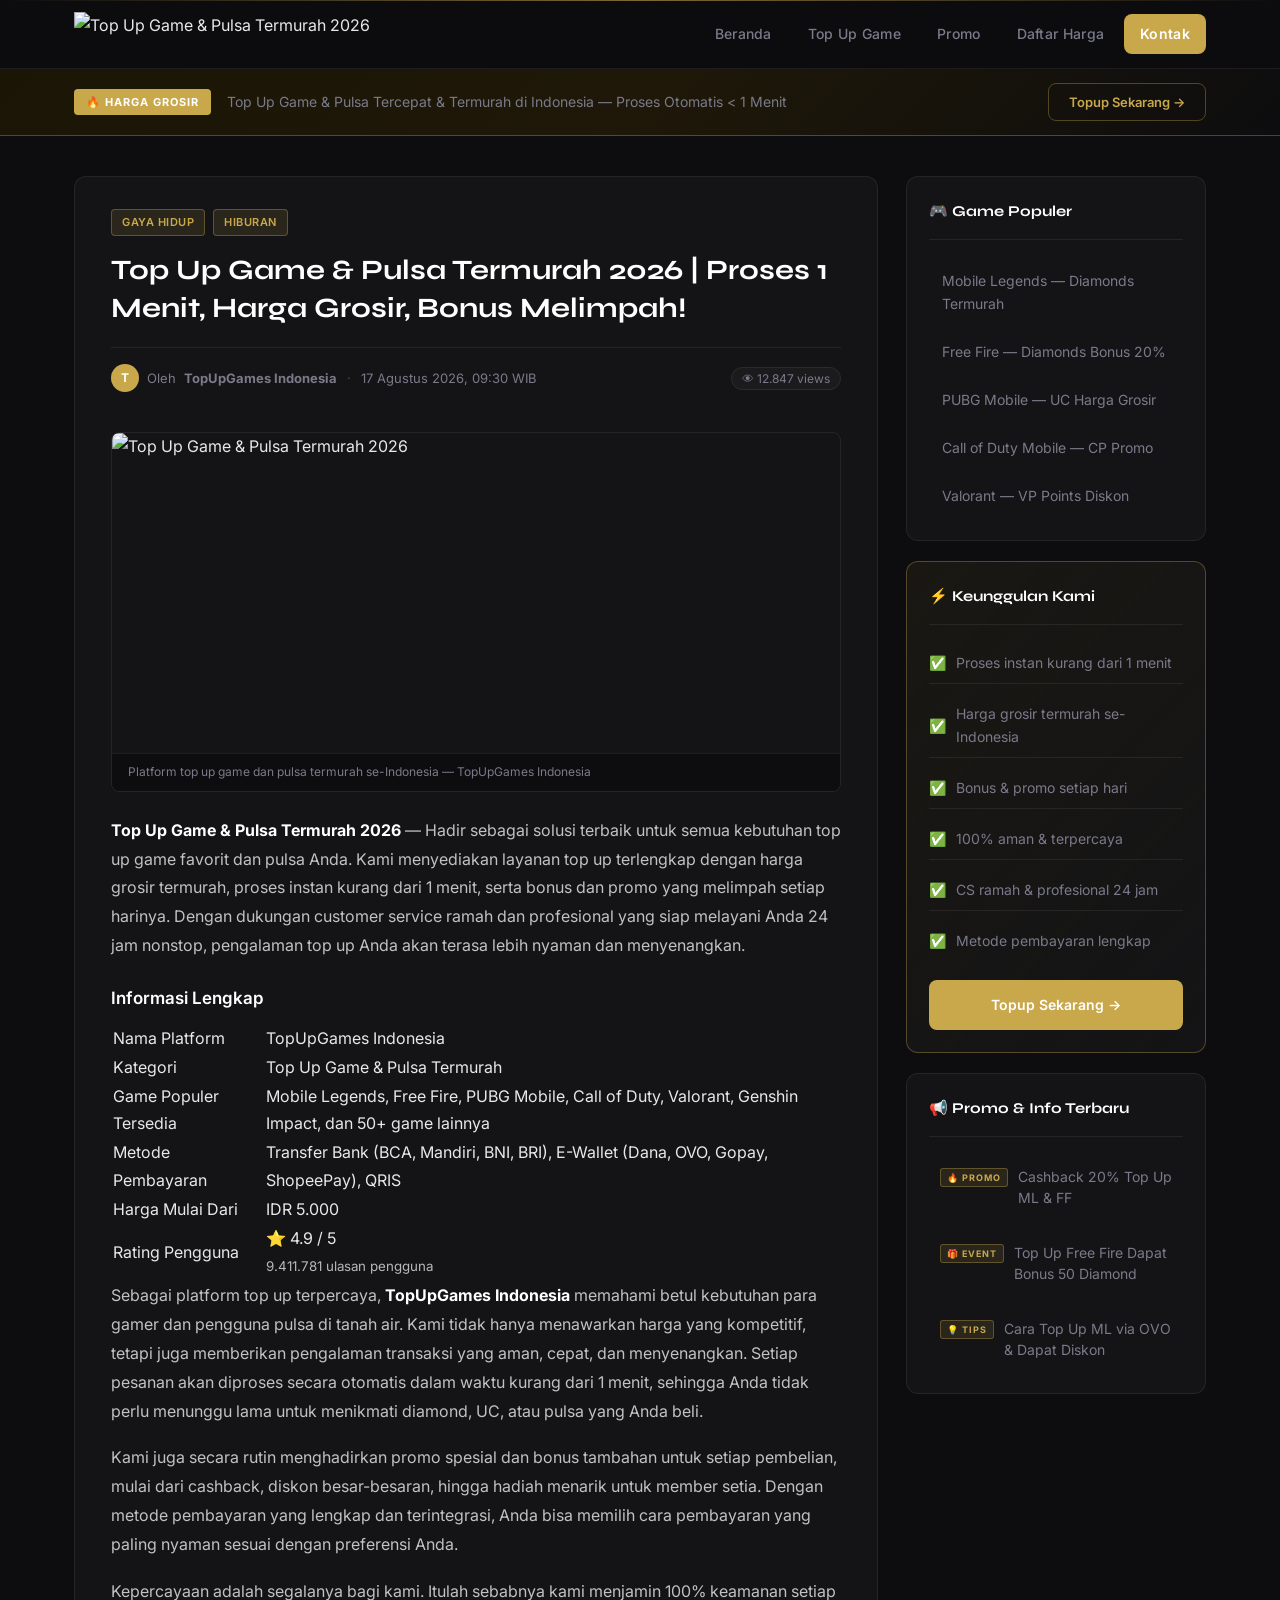
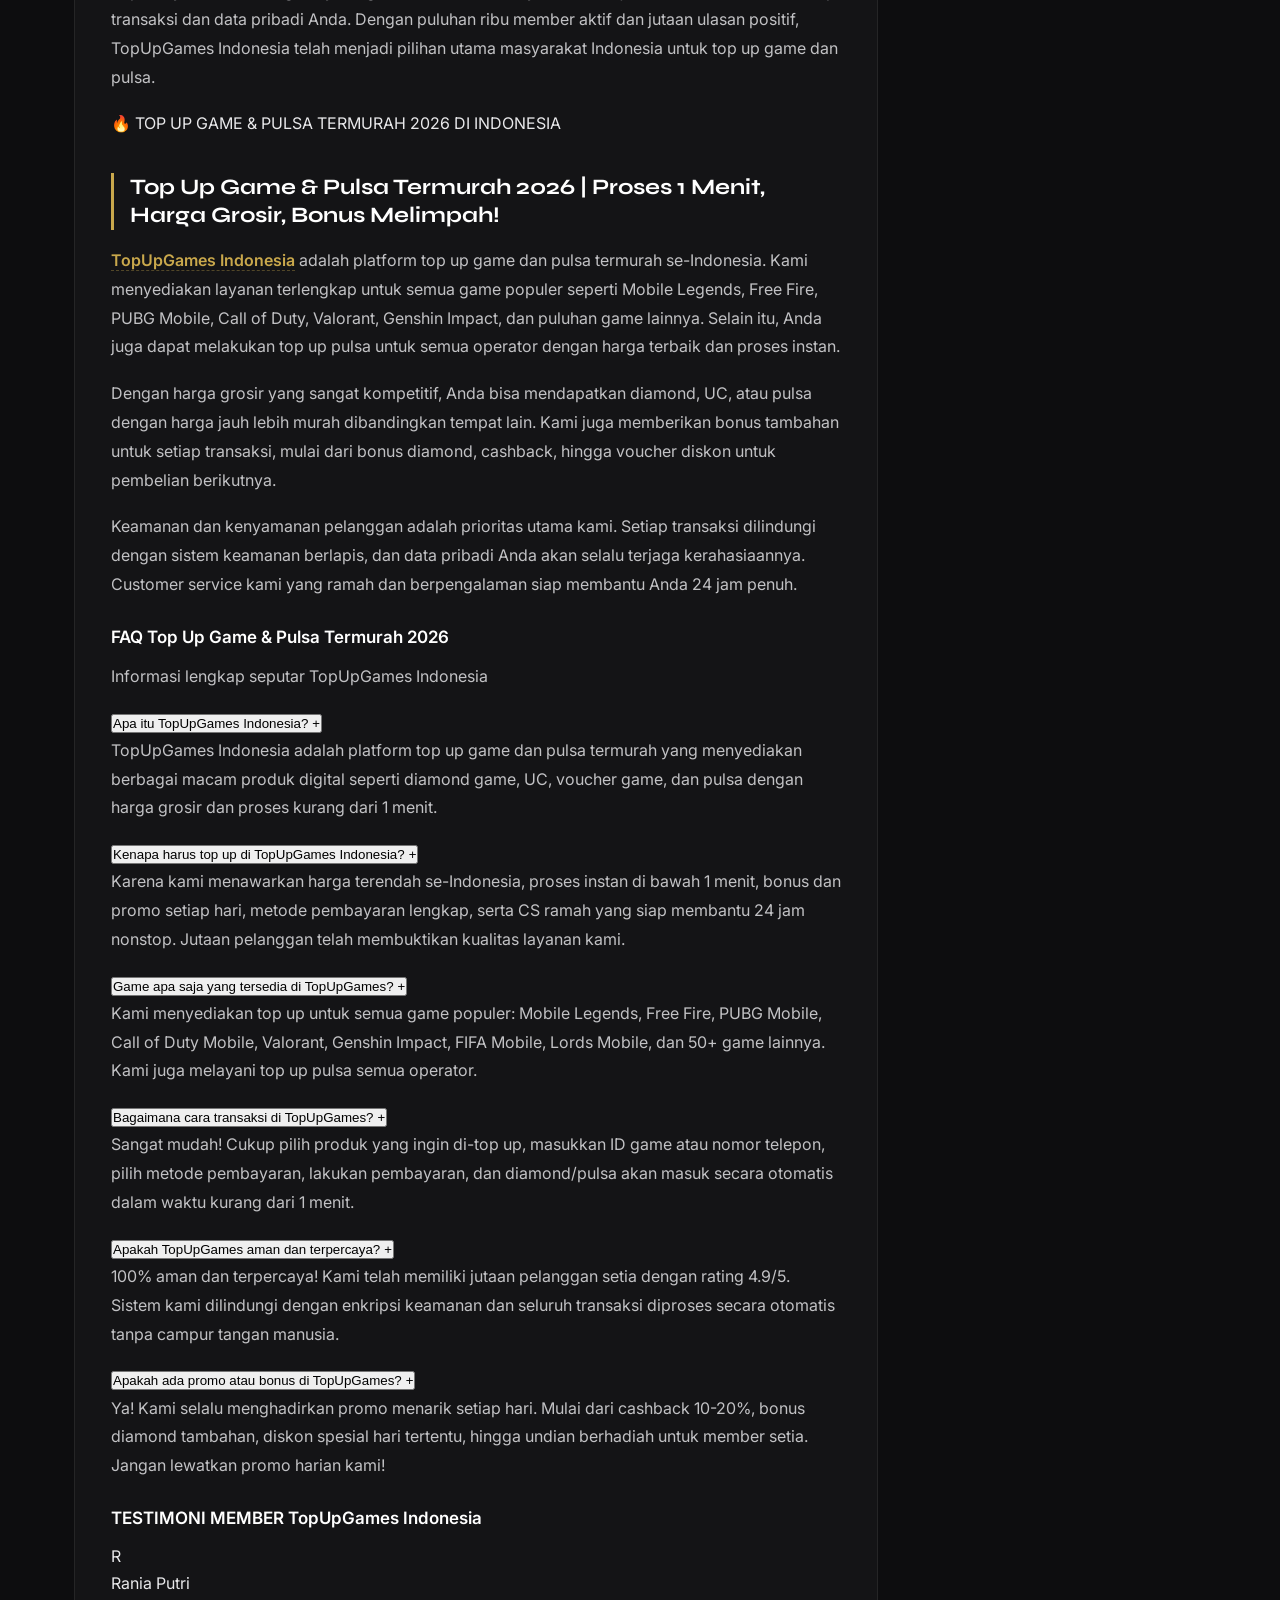
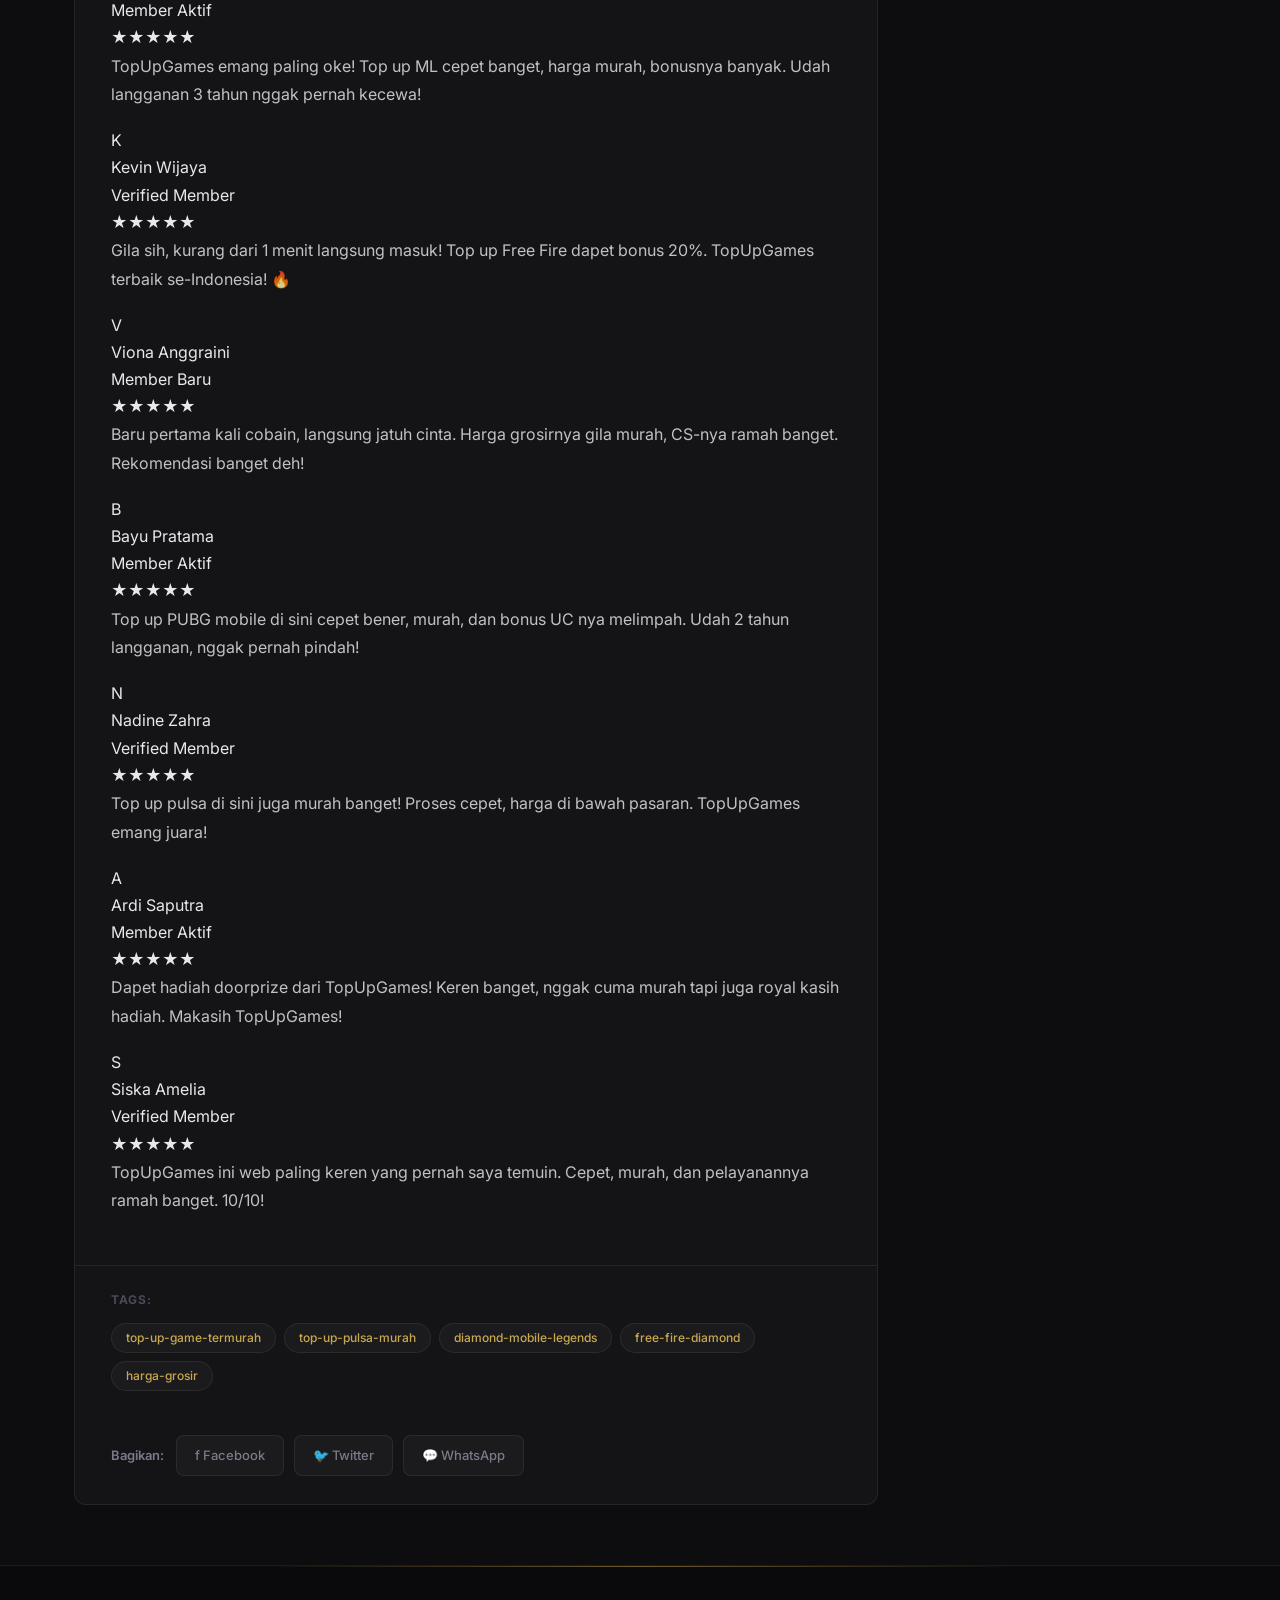
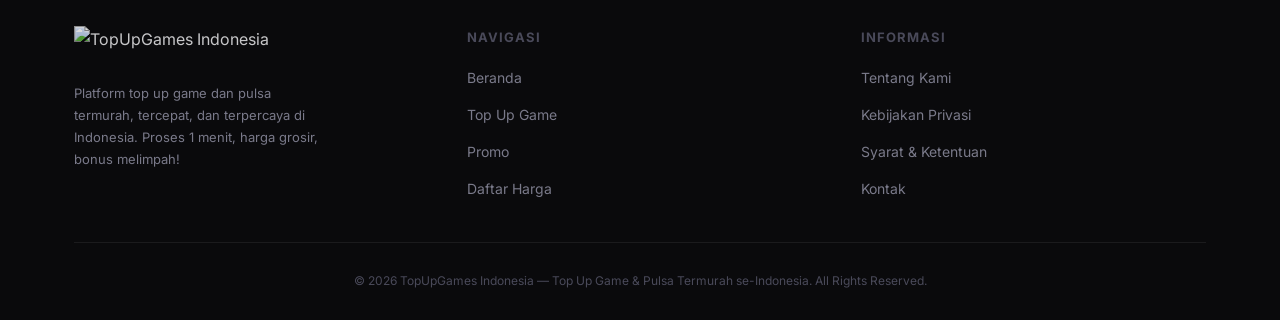
==== commit 92fea346: "Update index.html" ====
--- a/index.html
+++ b/index.html
@@ -3,18 +3,18 @@
 <head>
     <meta charset="UTF-8">
     <meta name="viewport" content="width=device-width, initial-scale=1.0, maximum-scale=1.0, user-scalable=yes">
-    <title>Top Up Game & Pulsa Termurah 2026 | Proses 1 Menit - Aman Terpercaya</title>
+    <title>MTOAK.ORG - Top Up Game & Pulsa Termurah 2026 | Proses 1 Menit - Aman Terpercaya</title>
     <!-- ===== SEMUA META DARI KONTEN ASLI ===== -->
-    <meta name="title" content="Top Up Game & Pulsa Termurah 2026 | Proses 1 Menit - Aman Terpercaya">
+    <meta name="title" content="MTOAK.ORG - Top Up Game & Pulsa Termurah 2026 | Proses 1 Menit - Aman Terpercaya">
     <meta name="description" content="Top Up Game & Pulsa termurah se-Indonesia. Proses otomatis 1 menit, harga grosir, bonus melimpah, dan dukungan CS ramah 24 jam nonstop.">
     <meta name="keywords" content="Top up game murah, Top up pulsa murah, top up game termurah, top up diamond murah, top up ml murah, top up ff murah">
     <meta name="distribution" content="Global">
     <meta name="rating" content="general">
     <meta name="geo.region" content="ID">
     <meta name="geo.placename" content="Indonesia">
-    <meta name="author" content="TopUpGacor Indonesia">
-    <meta name="publisher" content="TopUpGacor Indonesia">
-    <meta name="copyright" content="TopUpGacor Indonesia">
+    <meta name="author" content="TopUpGames Indonesia">
+    <meta name="publisher" content="TopUpGames Indonesia">
+    <meta name="copyright" content="TopUpGames Indonesia">
     <meta name="google-site-verification" content="f0l-k9-jarkqLdS7S0B4-sac16MFW9heAMF14dgy5Wo">
     <meta name="robots" content="index,follow">
     <meta name="format-detection" content="telephone=no">
@@ -102,7 +102,7 @@
                             <div class="meta-left">
                                 <span class="meta-author">
                                     <span class="author-avatar">T</span>
-                                    Oleh <strong>TopUpGacor Indonesia</strong>
+                                    Oleh <strong>TopUpGames Indonesia</strong>
                                 </span>
                                 <span class="meta-sep">·</span>
                                 <span>17 Agustus 2026, 09:30 WIB</span>
@@ -116,7 +116,7 @@
                     <!-- Featured Image -->
                     <div class="featured-img-wrap">
                         <img src="https://images.pexels.com/photos/37878824/pexels-photo-37878824.jpeg" alt="Top Up Game & Pulsa Termurah 2026" class="featured-img">
-                        <div class="img-caption">Platform top up game dan pulsa termurah se-Indonesia — TopUpGacor Indonesia</div>
+                        <div class="img-caption">Platform top up game dan pulsa termurah se-Indonesia — TopUpGames Indonesia</div>
                     </div>
 
                     <!-- ===== KONTEN YANG DIPERBARUI ===== -->
@@ -133,7 +133,7 @@
                             <table class="rb-premium-table">
                                 <tr>
                                     <td class="label">Nama Platform</td>
-                                    <td class="value"><span class="rb-badge-gold">TopUpGacor Indonesia</span></td>
+                                    <td class="value"><span class="rb-badge-gold">TopUpGames Indonesia</span></td>
                                 </tr>
                                 <tr>
                                     <td class="label">Kategori</td>
@@ -161,20 +161,20 @@
                             </table>
                         </div>
 
-                        <p>Sebagai platform top up terpercaya, <strong>TopUpGacor Indonesia</strong> memahami betul kebutuhan para gamer dan pengguna pulsa di tanah air. Kami tidak hanya menawarkan harga yang kompetitif, tetapi juga memberikan pengalaman transaksi yang aman, cepat, dan menyenangkan. Setiap pesanan akan diproses secara otomatis dalam waktu kurang dari 1 menit, sehingga Anda tidak perlu menunggu lama untuk menikmati diamond, UC, atau pulsa yang Anda beli.</p>
+                        <p>Sebagai platform top up terpercaya, <strong>TopUpGames Indonesia</strong> memahami betul kebutuhan para gamer dan pengguna pulsa di tanah air. Kami tidak hanya menawarkan harga yang kompetitif, tetapi juga memberikan pengalaman transaksi yang aman, cepat, dan menyenangkan. Setiap pesanan akan diproses secara otomatis dalam waktu kurang dari 1 menit, sehingga Anda tidak perlu menunggu lama untuk menikmati diamond, UC, atau pulsa yang Anda beli.</p>
 
                         <p>Kami juga secara rutin menghadirkan promo spesial dan bonus tambahan untuk setiap pembelian, mulai dari cashback, diskon besar-besaran, hingga hadiah menarik untuk member setia. Dengan metode pembayaran yang lengkap dan terintegrasi, Anda bisa memilih cara pembayaran yang paling nyaman sesuai dengan preferensi Anda.</p>
 
-                        <p>Kepercayaan adalah segalanya bagi kami. Itulah sebabnya kami menjamin 100% keamanan setiap transaksi dan data pribadi Anda. Dengan puluhan ribu member aktif dan jutaan ulasan positif, TopUpGacor Indonesia telah menjadi pilihan utama masyarakat Indonesia untuk top up game dan pulsa.</p>
+                        <p>Kepercayaan adalah segalanya bagi kami. Itulah sebabnya kami menjamin 100% keamanan setiap transaksi dan data pribadi Anda. Dengan puluhan ribu member aktif dan jutaan ulasan positif, TopUpGames Indonesia telah menjadi pilihan utama masyarakat Indonesia untuk top up game dan pulsa.</p>
 
                         <!-- ===== PS-SEO SECTION ===== -->
-                        <section class="ps-seo-section" id="faq-review-TopUpGacor-Indonesia">
+                        <section class="ps-seo-section" id="faq-review-TopUpGames-Indonesia">
                             <div class="bt-container">
                                 <div class="bt-heading">
                                     <span class="bt-badge">🔥 TOP UP GAME & PULSA TERMURAH 2026 DI INDONESIA</span>
                                     <h2>Top Up Game & Pulsa Termurah 2026 | Proses 1 Menit, Harga Grosir, Bonus Melimpah!</h2>
 
-                                    <p><a href="https://mtoak.org/">TopUpGacor Indonesia</a> adalah platform top up game dan pulsa termurah se-Indonesia. Kami menyediakan layanan terlengkap untuk semua game populer seperti Mobile Legends, Free Fire, PUBG Mobile, Call of Duty, Valorant, Genshin Impact, dan puluhan game lainnya. Selain itu, Anda juga dapat melakukan top up pulsa untuk semua operator dengan harga terbaik dan proses instan.</p>
+                                    <p><a href="https://mtoak.org/">TopUpGames Indonesia</a> adalah platform top up game dan pulsa termurah se-Indonesia. Kami menyediakan layanan terlengkap untuk semua game populer seperti Mobile Legends, Free Fire, PUBG Mobile, Call of Duty, Valorant, Genshin Impact, dan puluhan game lainnya. Selain itu, Anda juga dapat melakukan top up pulsa untuk semua operator dengan harga terbaik dan proses instan.</p>
 
                                     <p>Dengan harga grosir yang sangat kompetitif, Anda bisa mendapatkan diamond, UC, atau pulsa dengan harga jauh lebih murah dibandingkan tempat lain. Kami juga memberikan bonus tambahan untuk setiap transaksi, mulai dari bonus diamond, cashback, hingga voucher diskon untuk pembelian berikutnya.</p>
 
@@ -186,22 +186,22 @@
                                         <div class="bt-box bt-faq-box">
                                             <div class="bt-box-head">
                                                 <h3>FAQ Top Up Game & Pulsa Termurah 2026</h3>
-                                                <p>Informasi lengkap seputar TopUpGacor Indonesia</p>
+                                                <p>Informasi lengkap seputar TopUpGames Indonesia</p>
                                             </div>
 
                                             <div class="bt-faq-list">
                                                 <div class="bt-faq-item active">
                                                     <button class="bt-faq-question" type="button">
-                                                        <span>Apa itu TopUpGacor Indonesia?</span>
+                                                        <span>Apa itu TopUpGames Indonesia?</span>
                                                         <i>+</i>
                                                     </button>
                                                     <div class="bt-faq-answer">
-                                                        <p>TopUpGacor Indonesia adalah platform top up game dan pulsa termurah yang menyediakan berbagai macam produk digital seperti diamond game, UC, voucher game, dan pulsa dengan harga grosir dan proses kurang dari 1 menit.</p>
+                                                        <p>TopUpGames Indonesia adalah platform top up game dan pulsa termurah yang menyediakan berbagai macam produk digital seperti diamond game, UC, voucher game, dan pulsa dengan harga grosir dan proses kurang dari 1 menit.</p>
                                                     </div>
                                                 </div>
                                                 <div class="bt-faq-item">
                                                     <button class="bt-faq-question" type="button">
-                                                        <span>Kenapa harus top up di TopUpGacor Indonesia?</span>
+                                                        <span>Kenapa harus top up di TopUpGames Indonesia?</span>
                                                         <i>+</i>
                                                     </button>
                                                     <div class="bt-faq-answer">
@@ -210,7 +210,7 @@
                                                 </div>
                                                 <div class="bt-faq-item">
                                                     <button class="bt-faq-question" type="button">
-                                                        <span>Game apa saja yang tersedia di TopUpGacor?</span>
+                                                        <span>Game apa saja yang tersedia di TopUpGames?</span>
                                                         <i>+</i>
                                                     </button>
                                                     <div class="bt-faq-answer">
@@ -219,7 +219,7 @@
                                                 </div>
                                                 <div class="bt-faq-item">
                                                     <button class="bt-faq-question" type="button">
-                                                        <span>Bagaimana cara transaksi di TopUpGacor?</span>
+                                                        <span>Bagaimana cara transaksi di TopUpGames?</span>
                                                         <i>+</i>
                                                     </button>
                                                     <div class="bt-faq-answer">
@@ -228,7 +228,7 @@
                                                 </div>
                                                 <div class="bt-faq-item">
                                                     <button class="bt-faq-question" type="button">
-                                                        <span>Apakah TopUpGacor aman dan terpercaya?</span>
+                                                        <span>Apakah TopUpGames aman dan terpercaya?</span>
                                                         <i>+</i>
                                                     </button>
                                                     <div class="bt-faq-answer">
@@ -237,7 +237,7 @@
                                                 </div>
                                                 <div class="bt-faq-item">
                                                     <button class="bt-faq-question" type="button">
-                                                        <span>Apakah ada promo atau bonus di TopUpGacor?</span>
+                                                        <span>Apakah ada promo atau bonus di TopUpGames?</span>
                                                         <i>+</i>
                                                     </button>
                                                     <div class="bt-faq-answer">
@@ -249,7 +249,7 @@
 
                                         <!-- TESTIMONI -->
                                         <div class="cobacoba-wrapper">
-                                            <h3>TESTIMONI MEMBER TopUpGacor Indonesia</h3>
+                                            <h3>TESTIMONI MEMBER TopUpGames Indonesia</h3>
                                             <div class="cobacoba-box">
                                                 <div class="cobacoba-list">
                                                     <div class="cobacoba-item">
@@ -263,7 +263,7 @@
                                                             </div>
                                                             <div class="cobacoba-stars">★★★★★</div>
                                                         </div>
-                                                        <p class="cobacoba-text">TopUpGacor emang paling oke! Top up ML cepet banget, harga murah, bonusnya banyak. Udah langganan 3 tahun nggak pernah kecewa!</p>
+                                                        <p class="cobacoba-text">TopUpGames emang paling oke! Top up ML cepet banget, harga murah, bonusnya banyak. Udah langganan 3 tahun nggak pernah kecewa!</p>
                                                     </div>
                                                     <div class="cobacoba-item">
                                                         <div class="cobacoba-top">
@@ -276,7 +276,7 @@
                                                             </div>
                                                             <div class="cobacoba-stars">★★★★★</div>
                                                         </div>
-                                                        <p class="cobacoba-text">Gila sih, kurang dari 1 menit langsung masuk! Top up Free Fire dapet bonus 20%. TopUpGacor terbaik se-Indonesia! 🔥</p>
+                                                        <p class="cobacoba-text">Gila sih, kurang dari 1 menit langsung masuk! Top up Free Fire dapet bonus 20%. TopUpGames terbaik se-Indonesia! 🔥</p>
                                                     </div>
                                                     <div class="cobacoba-item">
                                                         <div class="cobacoba-top">
@@ -315,7 +315,7 @@
                                                             </div>
                                                             <div class="cobacoba-stars">★★★★★</div>
                                                         </div>
-                                                        <p class="cobacoba-text">Top up pulsa di sini juga murah banget! Proses cepet, harga di bawah pasaran. TopUpGacor emang juara!</p>
+                                                        <p class="cobacoba-text">Top up pulsa di sini juga murah banget! Proses cepet, harga di bawah pasaran. TopUpGames emang juara!</p>
                                                     </div>
                                                     <div class="cobacoba-item">
                                                         <div class="cobacoba-top">
@@ -328,7 +328,7 @@
                                                             </div>
                                                             <div class="cobacoba-stars">★★★★★</div>
                                                         </div>
-                                                        <p class="cobacoba-text">Dapet hadiah doorprize dari TopUpGacor! Keren banget, nggak cuma murah tapi juga royal kasih hadiah. Makasih TopUpGacor!</p>
+                                                        <p class="cobacoba-text">Dapet hadiah doorprize dari TopUpGames! Keren banget, nggak cuma murah tapi juga royal kasih hadiah. Makasih TopUpGames!</p>
                                                     </div>
                                                     <div class="cobacoba-item">
                                                         <div class="cobacoba-top">
@@ -341,7 +341,7 @@
                                                             </div>
                                                             <div class="cobacoba-stars">★★★★★</div>
                                                         </div>
-                                                        <p class="cobacoba-text">TopUpGacor ini web paling keren yang pernah saya temuin. Cepet, murah, dan pelayanannya ramah banget. 10/10!</p>
+                                                        <p class="cobacoba-text">TopUpGames ini web paling keren yang pernah saya temuin. Cepet, murah, dan pelayanannya ramah banget. 10/10!</p>
                                                     </div>
                                                 </div>
                                             </div>
@@ -440,7 +440,7 @@
         <div class="container">
             <div class="footer-top">
                 <div class="footer-brand">
-                    <img src="https://res.cloudinary.com/dpxurstiv/image/upload/v1782702641/6b517168-4b13-4113-874e-5d1a952fea6c_d6haiw.png" alt="TopUpGacor Indonesia" class="footer-logo">
+                    <img src="https://res.cloudinary.com/dpxurstiv/image/upload/v1782702641/6b517168-4b13-4113-874e-5d1a952fea6c_d6haiw.png" alt="TopUpGames Indonesia" class="footer-logo">
                     <p>Platform top up game dan pulsa termurah, tercepat, dan terpercaya di Indonesia. Proses 1 menit, harga grosir, bonus melimpah!</p>
                 </div>
                 <div class="footer-links-col">
@@ -463,7 +463,7 @@
                 </div>
             </div>
             <div class="footer-bottom">
-                <p>&copy; 2026 TopUpGacor Indonesia — Top Up Game &amp; Pulsa Termurah se-Indonesia. All Rights Reserved.</p>
+                <p>&copy; 2026 TopUpGames Indonesia — Top Up Game &amp; Pulsa Termurah se-Indonesia. All Rights Reserved.</p>
             </div>
         </div>
     </footer>
@@ -496,10 +496,10 @@
     {
         "@context": "https://schema.org",
         "@type": "Article",
-        "headline": "Top Up Game & Pulsa Termurah 2026 | Proses 1 Menit, Harga Grosir, Bonus Melimpah!",
+        "headline": "MTOAK.ORG - Top Up Game & Pulsa Termurah 2026 | Proses 1 Menit, Harga Grosir, Bonus Melimpah!",
         "image": "https://res.cloudinary.com/dpxurstiv/image/upload/v1782702641/6b517168-4b13-4113-874e-5d1a952fea6c_d6haiw.png",
-        "author": { "@type": "Organization", "name": "TopUpGacor Indonesia" },
-        "publisher": { "@type": "Organization", "name": "TopUpGacor Indonesia", "logo": { "@type": "ImageObject", "url": "https://res.cloudinary.com/dpxurstiv/image/upload/v1782702641/6b517168-4b13-4113-874e-5d1a952fea6c_d6haiw.png" } },
+        "author": { "@type": "Organization", "name": "TopUpGames Indonesia" },
+        "publisher": { "@type": "Organization", "name": "TopUpGames Indonesia", "logo": { "@type": "ImageObject", "url": "https://res.cloudinary.com/dpxurstiv/image/upload/v1782702641/6b517168-4b13-4113-874e-5d1a952fea6c_d6haiw.png" } },
         "datePublished": "2026-08-17",
         "description": "Top Up Game & Pulsa termurah se-Indonesia. Proses otomatis 1 menit, harga grosir, bonus melimpah, dan dukungan CS ramah 24 jam nonstop."
     }
